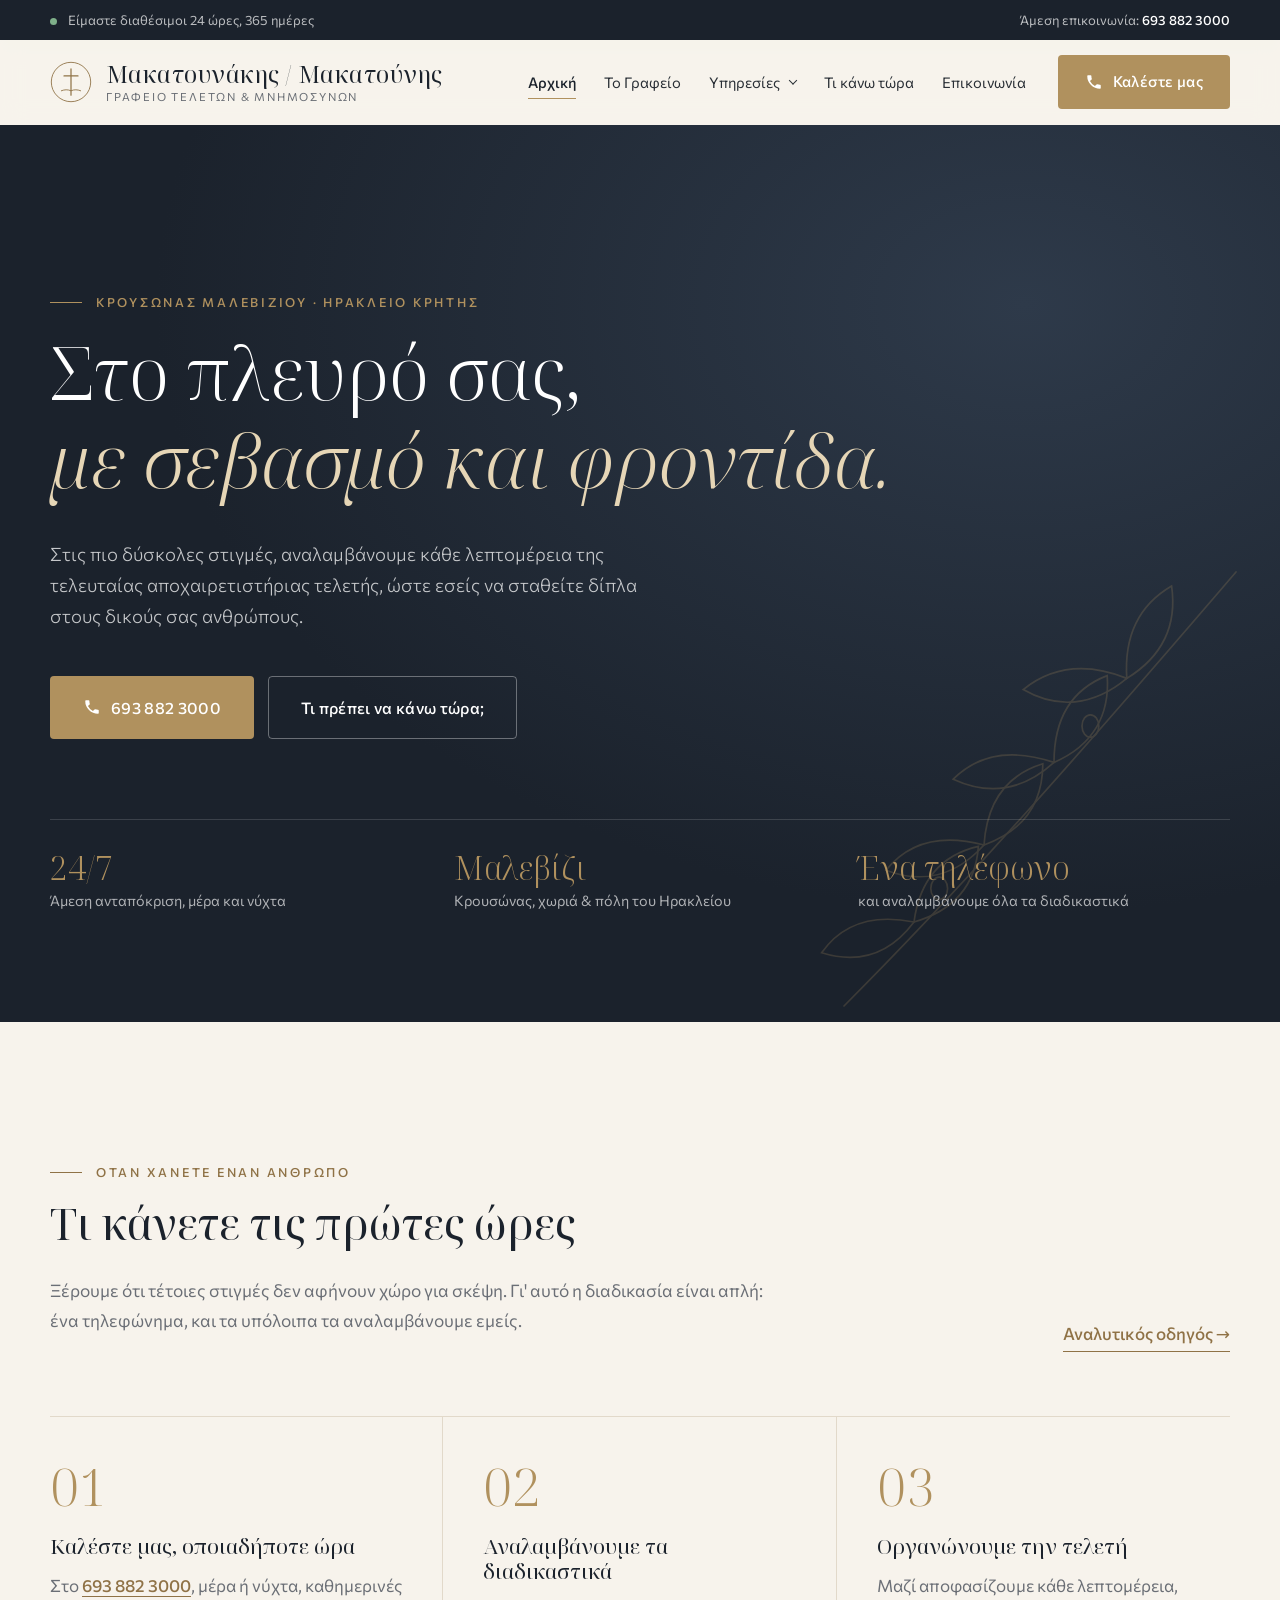
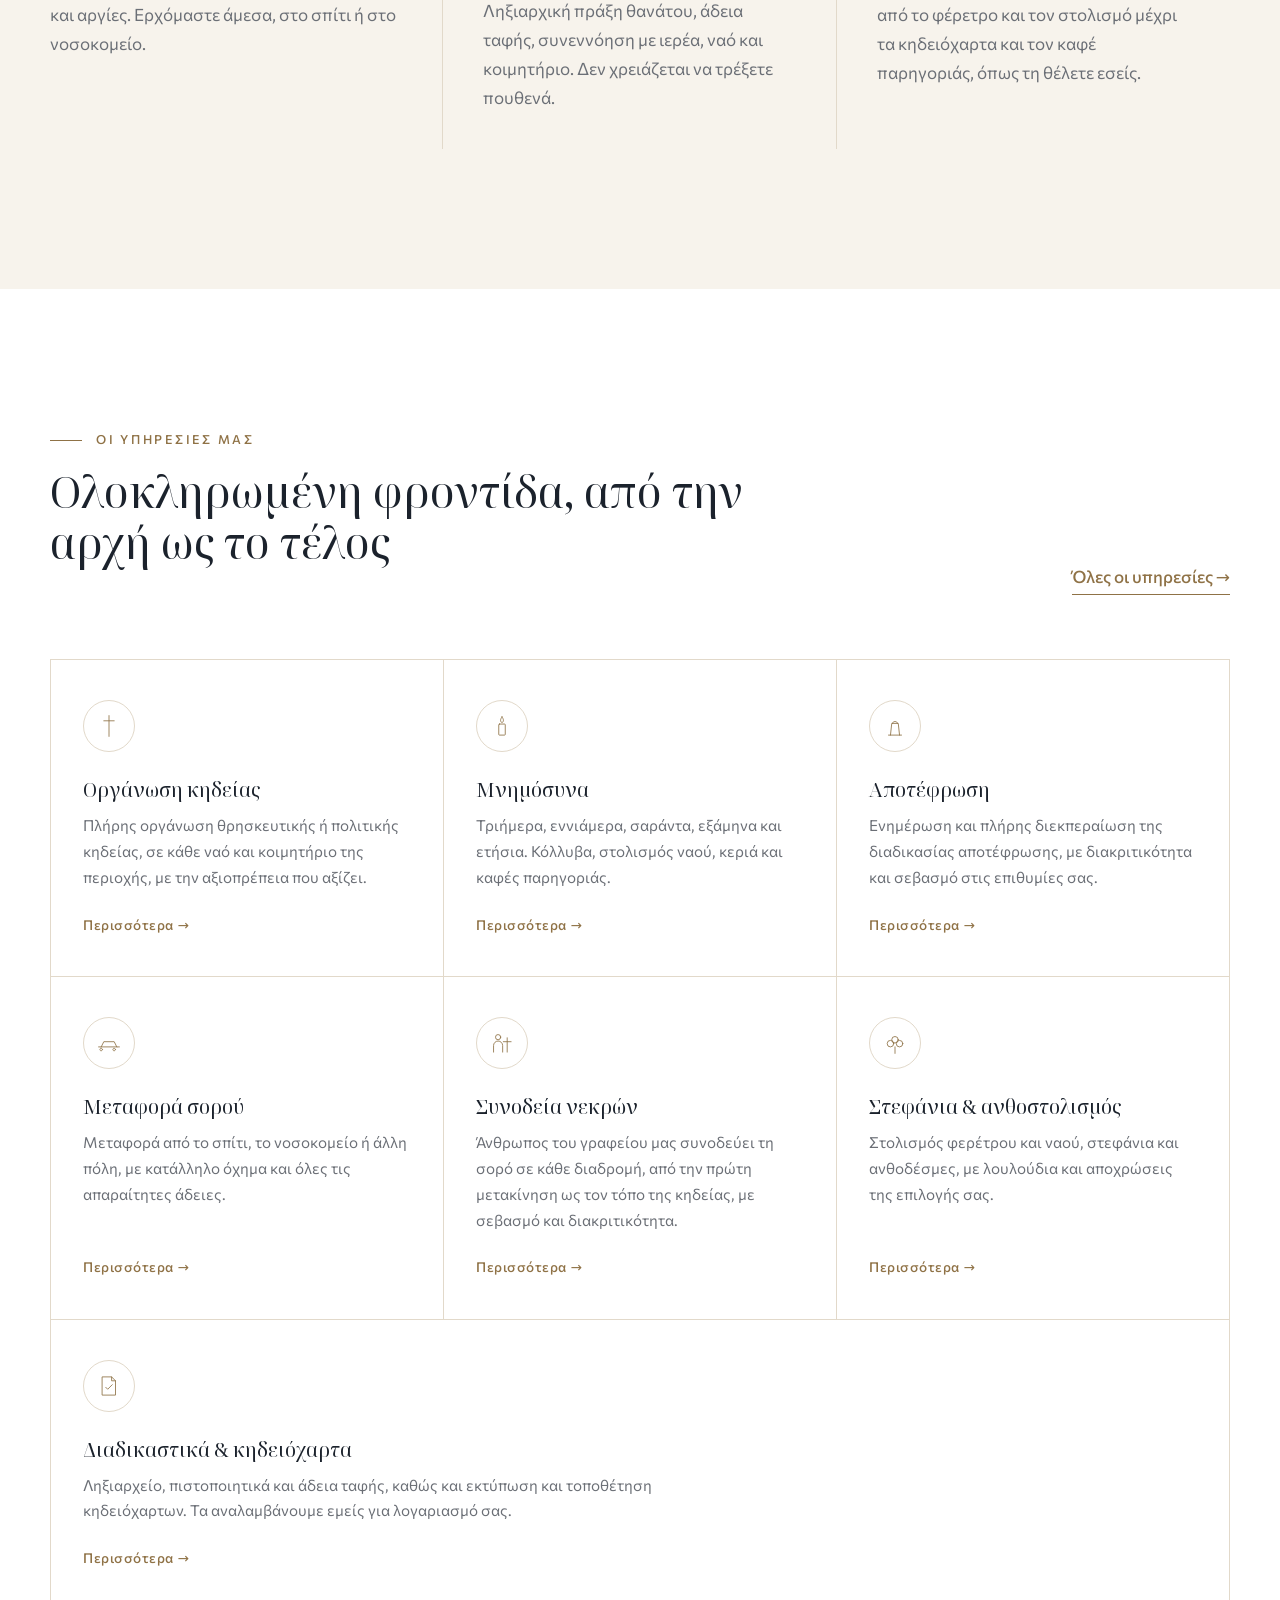
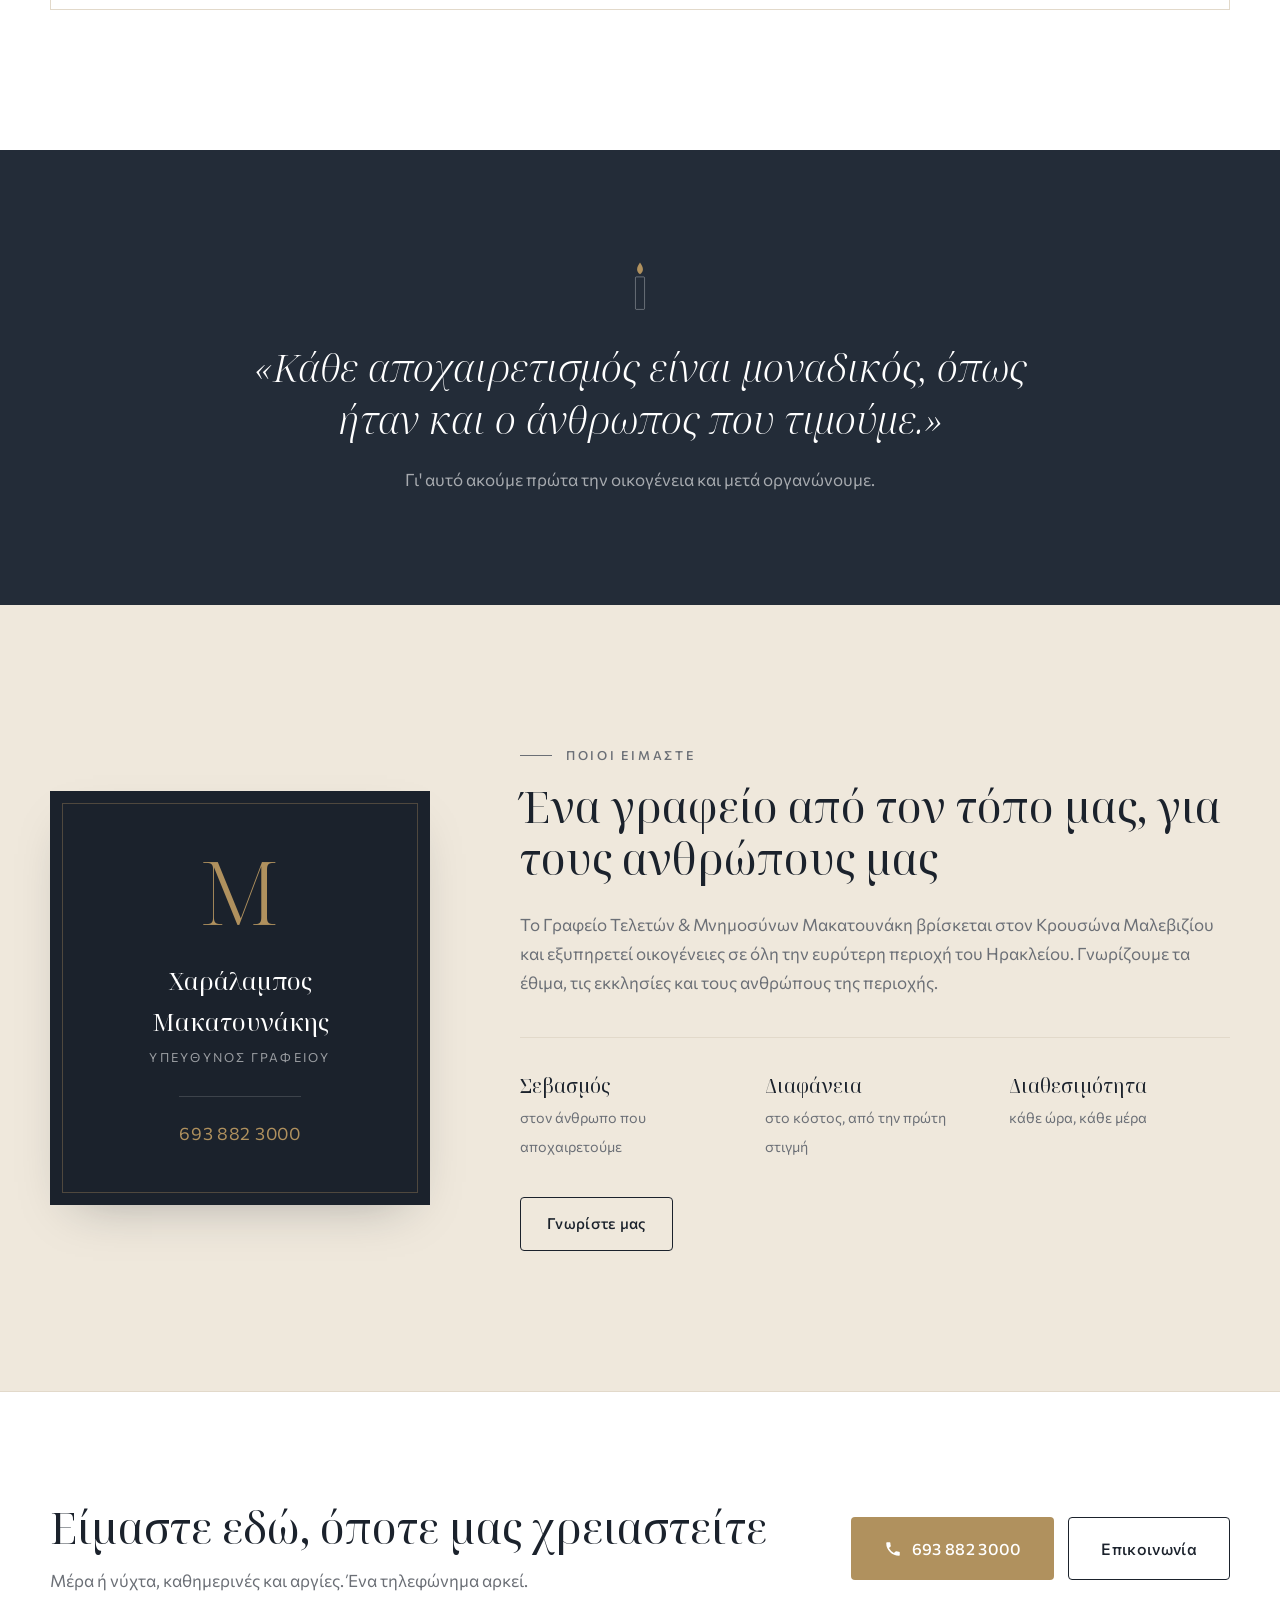
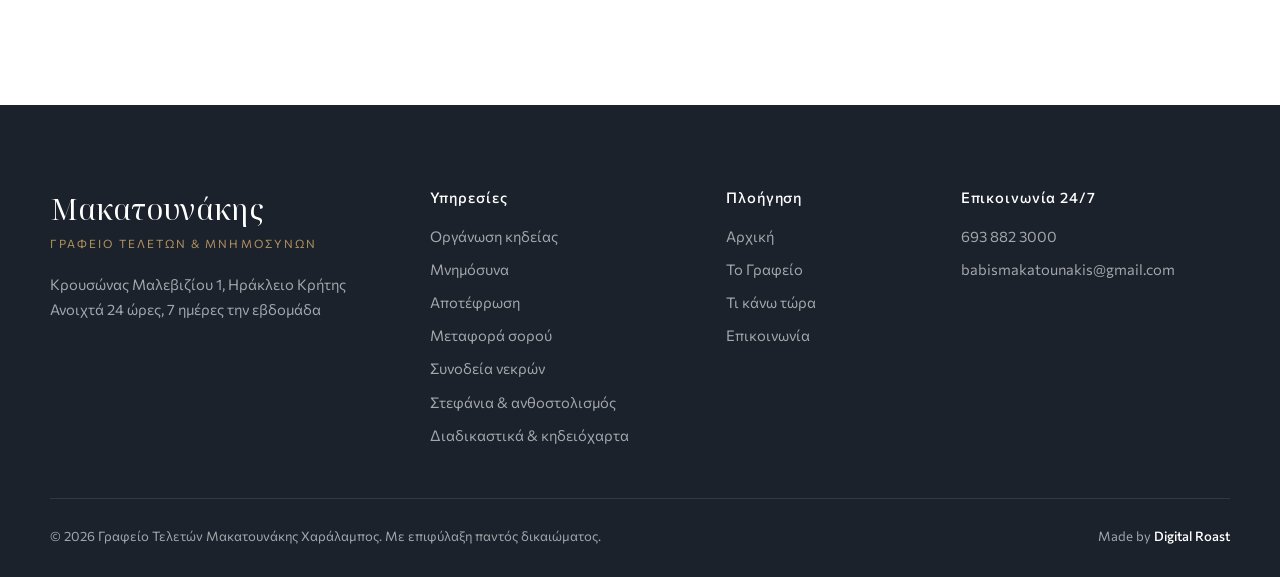
==== index.html @ b0c9f16b "Προσθήκη «Μακατούνης» στο όνομα του header και προσαρμογή για κινητά Co-Authored-By: Claude Opus 5.5" ====
<!DOCTYPE html>
<html lang="el">
<head>
  <meta charset="UTF-8">
  <meta name="viewport" content="width=device-width, initial-scale=1">
  <title>Γραφείο Τελετών Μακατουνάκης | Κρουσώνας Μαλεβιζίου, Ηράκλειο · 24ωρη εξυπηρέτηση</title>
  <meta name="description" content="Γραφείο Τελετών & Μνημοσύνων Μακατουνάκη Χαράλαμπου στον Κρουσώνα Μαλεβιζίου. Κηδείες, μνημόσυνα, αποτέφρωση, μεταφορά σορού, συνοδεία νεκρών. 24ωρη γραμμή: 693 882 3000.">
  <meta name="theme-color" content="#1b222c">
  <meta property="og:type" content="website">
  <meta property="og:locale" content="el_GR">
  <meta property="og:title" content="Γραφείο Τελετών Μακατουνάκης | Κρουσώνας Μαλεβιζίου, Ηράκλειο · 24ωρη εξυπηρέτηση">
  <meta property="og:description" content="Γραφείο Τελετών & Μνημοσύνων Μακατουνάκη Χαράλαμπου στον Κρουσώνα Μαλεβιζίου. Κηδείες, μνημόσυνα, αποτέφρωση, μεταφορά σορού, συνοδεία νεκρών. 24ωρη γραμμή: 693 882 3000.">
  <link rel="icon" href="favicon.svg" type="image/svg+xml">
  <link rel="preconnect" href="https://fonts.googleapis.com">
  <link rel="preconnect" href="https://fonts.gstatic.com" crossorigin>
  <link href="https://fonts.googleapis.com/css2?family=Commissioner:wght@300;400;500;600&family=Noto+Serif+Display:ital,wght@0,300;0,400;0,500;1,300;1,400&display=swap" rel="stylesheet">
  <link rel="stylesheet" href="css/style.css">
  <script type="application/ld+json">
  {
    "@context": "https://schema.org",
    "@type": "FuneralHome",
    "name": "Γραφείο Τελετών & Μνημοσύνων Μακατουνάκης Χαράλαμπος",
    "telephone": "+30 693 882 3000",
    "email": "babismakatounakis@gmail.com",
    "address": {
      "@type": "PostalAddress",
      "streetAddress": "Κρουσώνας 1",
      "addressLocality": "Κρουσώνας",
      "addressRegion": "Ηράκλειο, Κρήτη",
      "addressCountry": "GR"
    },
    "openingHoursSpecification": {
      "@type": "OpeningHoursSpecification",
      "dayOfWeek": ["Monday","Tuesday","Wednesday","Thursday","Friday","Saturday","Sunday"],
      "opens": "00:00",
      "closes": "23:59"
    },
    "areaServed": ["Κρουσώνας", "Δήμος Μαλεβιζίου", "Ηράκλειο"]
  }
  </script>
</head>
<body>

<!-- ===== Top bar ===== -->
<div class="topbar">
  <div class="container topbar-inner">
    <span><span class="dot"></span> Είμαστε διαθέσιμοι 24 ώρες, 365 ημέρες</span>
    <a href="tel:+306938823000">Άμεση επικοινωνία: <strong>693 882 3000</strong></a>
  </div>
</div>

<!-- ===== Header ===== -->
<header class="header" id="header">
  <div class="container header-inner">
    <a href="index.html" class="brand" aria-label="Αρχική">
      <svg class="brand-mark" viewBox="0 0 48 48" aria-hidden="true">
        <circle cx="24" cy="24" r="22.5" fill="none" stroke="currentColor" stroke-width="1"/>
        <path d="M24 9v30M16 17h16" stroke="currentColor" stroke-width="1.4" stroke-linecap="round"/>
        <path d="M13 34c4-1.5 7-1.5 11 0 4-1.5 7-1.5 11 0" fill="none" stroke="currentColor" stroke-width="1" stroke-linecap="round"/>
      </svg>
      <span class="brand-text">
        <span class="brand-name">Μακατουνάκης&nbsp;/ Μακατούνης</span>
        <span class="brand-sub">Γραφείο Τελετών &amp; Μνημοσύνων</span>
      </span>
    </a>
    <nav class="nav" id="nav" aria-label="Κύριο μενού">
      <a href="index.html" aria-current="page">Αρχική</a>
      <a href="o-grafeio.html">Το Γραφείο</a>
      <div class="has-dropdown">
        <a href="ypiresies/index.html">Υπηρεσίες</a>
        <div class="dropdown">
          <a href="ypiresies/organosi-kideias.html">Οργάνωση κηδείας</a>
          <a href="ypiresies/mnimosyna.html">Μνημόσυνα</a>
          <a href="ypiresies/apotefrosi.html">Αποτέφρωση</a>
          <a href="ypiresies/metafora-sorou.html">Μεταφορά σορού</a>
          <a href="ypiresies/synodeia-nekron.html">Συνοδεία νεκρών</a>
          <a href="ypiresies/stefania.html">Στεφάνια &amp; ανθοστολισμός</a>
          <a href="ypiresies/diadikastika.html">Διαδικαστικά &amp; κηδειόχαρτα</a>
        </div>
      </div>
      <a href="ti-kano-tora.html">Τι κάνω τώρα</a>
      <a href="epikoinonia.html">Επικοινωνία</a>
    </nav>
    <a class="btn btn-gold header-cta" href="tel:+306938823000">
      <svg viewBox="0 0 24 24" aria-hidden="true"><path d="M6.6 10.8a15.1 15.1 0 0 0 6.6 6.6l2.2-2.2a1 1 0 0 1 1-.25 11.4 11.4 0 0 0 3.6.57 1 1 0 0 1 1 1V20a1 1 0 0 1-1 1A17 17 0 0 1 3 4a1 1 0 0 1 1-1h3.5a1 1 0 0 1 1 1c0 1.25.2 2.45.57 3.6a1 1 0 0 1-.25 1z"/></svg>
      Καλέστε μας
    </a>
    <button class="menu-toggle" id="menuToggle" aria-label="Μενού" aria-expanded="false" aria-controls="nav">
      <span></span><span></span>
    </button>
  </div>
</header>

<main>

  <!-- ===== Hero ===== -->
  <section class="hero">
    <div class="hero-bg" aria-hidden="true">
      <svg class="hero-olive" viewBox="0 0 400 400">
        <g fill="none" stroke="currentColor" stroke-width="1.2" stroke-linecap="round">
          <path d="M60 360C140 280 220 190 340 50"/>
          <path d="M110 300c-30-6-52 2-66 22 26 8 48 2 66-22z"/>
          <path d="M110 300c4-30 20-48 46-54-2 28-18 46-46 54z"/>
          <path d="M160 245c-30-8-54-2-70 18 26 10 50 4 70-18z"/>
          <path d="M160 245c2-30 16-50 42-58 0 28-14 48-42 58z"/>
          <path d="M210 186c-30-10-54-6-72 12 26 12 50 8 72-12z"/>
          <path d="M210 186c0-30 12-52 38-62 2 28-10 50-38 62z"/>
          <path d="M262 126c-30-12-54-8-74 8 24 14 50 12 74-8z"/>
          <path d="M262 126c-2-30 8-52 32-66 4 28-6 50-32 66z"/>
          <ellipse cx="128" cy="276" rx="6" ry="8"/>
          <ellipse cx="236" cy="160" rx="6" ry="8"/>
        </g>
      </svg>
    </div>
    <div class="container hero-inner">
      <p class="eyebrow reveal">Κρουσώνας Μαλεβιζίου · Ηράκλειο Κρήτης</p>
      <h1 class="reveal">Στο πλευρό σας,<br><em>με σεβασμό και φροντίδα.</em></h1>
      <p class="hero-lead reveal">Στις πιο δύσκολες στιγμές, αναλαμβάνουμε κάθε λεπτομέρεια της τελευταίας αποχαιρετιστήριας τελετής, ώστε εσείς να σταθείτε δίπλα στους δικούς σας ανθρώπους.</p>
      <div class="hero-actions reveal">
        <a class="btn btn-gold btn-lg" href="tel:+306938823000">
          <svg viewBox="0 0 24 24" aria-hidden="true"><path d="M6.6 10.8a15.1 15.1 0 0 0 6.6 6.6l2.2-2.2a1 1 0 0 1 1-.25 11.4 11.4 0 0 0 3.6.57 1 1 0 0 1 1 1V20a1 1 0 0 1-1 1A17 17 0 0 1 3 4a1 1 0 0 1 1-1h3.5a1 1 0 0 1 1 1c0 1.25.2 2.45.57 3.6a1 1 0 0 1-.25 1z"/></svg>
          693 882 3000
        </a>
        <a class="btn btn-ghost btn-lg" href="ti-kano-tora.html">Τι πρέπει να κάνω τώρα;</a>
      </div>
      <ul class="hero-badges reveal">
        <li><strong>24/7</strong><span>Άμεση ανταπόκριση, μέρα και νύχτα</span></li>
        <li><strong>Μαλεβίζι</strong><span>Κρουσώνας, χωριά &amp; πόλη του Ηρακλείου</span></li>
        <li><strong>Ένα τηλέφωνο</strong><span>και αναλαμβάνουμε όλα τα διαδικαστικά</span></li>
      </ul>
    </div>
  </section>

  <!-- ===== Immediate steps ===== -->
  <section class="section steps">
    <div class="container">
      <div class="section-head-row">
        <div class="section-head reveal">
          <p class="eyebrow">Όταν χάνετε έναν άνθρωπο</p>
          <h2>Τι κάνετε τις πρώτες ώρες</h2>
          <p class="section-lead">Ξέρουμε ότι τέτοιες στιγμές δεν αφήνουν χώρο για σκέψη. Γι' αυτό η διαδικασία είναι απλή: ένα τηλεφώνημα, και τα υπόλοιπα τα αναλαμβάνουμε εμείς.</p>
        </div>
        <a class="link-arrow reveal" href="ti-kano-tora.html">Αναλυτικός οδηγός <span aria-hidden="true">→</span></a>
      </div>
      <ol class="steps-list">
        <li class="step reveal">
          <span class="step-num">01</span>
          <h3>Καλέστε μας, οποιαδήποτε ώρα</h3>
          <p>Στο <a href="tel:+306938823000">693 882 3000</a>, μέρα ή νύχτα, καθημερινές και αργίες. Ερχόμαστε άμεσα, στο σπίτι ή στο νοσοκομείο.</p>
        </li>
        <li class="step reveal">
          <span class="step-num">02</span>
          <h3>Αναλαμβάνουμε τα διαδικαστικά</h3>
          <p>Ληξιαρχική πράξη θανάτου, άδεια ταφής, συνεννόηση με ιερέα, ναό και κοιμητήριο. Δεν χρειάζεται να τρέξετε πουθενά.</p>
        </li>
        <li class="step reveal">
          <span class="step-num">03</span>
          <h3>Οργανώνουμε την τελετή</h3>
          <p>Μαζί αποφασίζουμε κάθε λεπτομέρεια, από το φέρετρο και τον στολισμό μέχρι τα κηδειόχαρτα και τον καφέ παρηγοριάς, όπως τη θέλετε εσείς.</p>
        </li>
      </ol>
    </div>
  </section>

  <!-- ===== Services ===== -->
  <section class="section services">
    <div class="container">
      <div class="section-head-row">
        <div class="section-head reveal">
          <p class="eyebrow">Οι υπηρεσίες μας</p>
          <h2>Ολοκληρωμένη φροντίδα, από την αρχή ως το τέλος</h2>
        </div>
        <a class="link-arrow reveal" href="ypiresies/index.html">Όλες οι υπηρεσίες <span aria-hidden="true">→</span></a>
      </div>
      <div class="services-grid">
        <a class="service reveal" href="ypiresies/organosi-kideias.html">
          <div class="service-icon"><svg viewBox="0 0 40 40"><path d="M20 4v32M12 12h16"/></svg></div>
          <h3>Οργάνωση κηδείας</h3>
          <p>Πλήρης οργάνωση θρησκευτικής ή πολιτικής κηδείας, σε κάθε ναό και κοιμητήριο της περιοχής, με την αξιοπρέπεια που αξίζει.</p>
          <span class="service-more">Περισσότερα <span aria-hidden="true">→</span></span>
        </a>
        <a class="service reveal" href="ypiresies/mnimosyna.html">
          <div class="service-icon"><svg viewBox="0 0 40 40"><path d="M20 6c3 4 3 7 0 9-3-2-3-5 0-9z"/><rect x="15" y="17" width="10" height="17" rx="1"/></svg></div>
          <h3>Μνημόσυνα</h3>
          <p>Τριήμερα, εννιάμερα, σαράντα, εξάμηνα και ετήσια. Κόλλυβα, στολισμός ναού, κεριά και καφές παρηγοριάς.</p>
          <span class="service-more">Περισσότερα <span aria-hidden="true">→</span></span>
        </a>
        <a class="service reveal" href="ypiresies/apotefrosi.html">
          <div class="service-icon"><svg viewBox="0 0 40 40"><path d="M10 34h20M13 34l2-18h10l2 18M16 16c0-4 8-4 8 0"/></svg></div>
          <h3>Αποτέφρωση</h3>
          <p>Ενημέρωση και πλήρης διεκπεραίωση της διαδικασίας αποτέφρωσης, με διακριτικότητα και σεβασμό στις επιθυμίες σας.</p>
          <span class="service-more">Περισσότερα <span aria-hidden="true">→</span></span>
        </a>
        <a class="service reveal" href="ypiresies/metafora-sorou.html">
          <div class="service-icon"><svg viewBox="0 0 40 40"><path d="M4 26h32M8 26l4-8h16l4 8M10 30a2 2 0 1 0 0 .1M30 30a2 2 0 1 0 0 .1"/></svg></div>
          <h3>Μεταφορά σορού</h3>
          <p>Μεταφορά από το σπίτι, το νοσοκομείο ή άλλη πόλη, με κατάλληλο όχημα και όλες τις απαραίτητες άδειες.</p>
          <span class="service-more">Περισσότερα <span aria-hidden="true">→</span></span>
        </a>
        <a class="service reveal" href="ypiresies/synodeia-nekron.html">
          <div class="service-icon"><svg viewBox="0 0 40 40"><circle cx="14" cy="11" r="4"/><path d="M7 34V24a7 7 0 0 1 14 0v10"/><path d="M28 34V12M22 18h12"/></svg></div>
          <h3>Συνοδεία νεκρών</h3>
          <p>Άνθρωπος του γραφείου μας συνοδεύει τη σορό σε κάθε διαδρομή, από την πρώτη μετακίνηση ως τον τόπο της κηδείας, με σεβασμό και διακριτικότητα.</p>
          <span class="service-more">Περισσότερα <span aria-hidden="true">→</span></span>
        </a>
        <a class="service reveal" href="ypiresies/stefania.html">
          <div class="service-icon"><svg viewBox="0 0 40 40"><circle cx="20" cy="15" r="5"/><circle cx="13" cy="21" r="5"/><circle cx="27" cy="21" r="5"/><path d="M20 26v10"/></svg></div>
          <h3>Στεφάνια &amp; ανθοστολισμός</h3>
          <p>Στολισμός φερέτρου και ναού, στεφάνια και ανθοδέσμες, με λουλούδια και αποχρώσεις της επιλογής σας.</p>
          <span class="service-more">Περισσότερα <span aria-hidden="true">→</span></span>
        </a>
        <a class="service reveal" href="ypiresies/diadikastika.html">
          <div class="service-icon"><svg viewBox="0 0 40 40"><path d="M10 6h14l6 6v22H10z"/><path d="M24 6v6h6M15 22l3 3 7-7"/></svg></div>
          <h3>Διαδικαστικά &amp; κηδειόχαρτα</h3>
          <p>Ληξιαρχείο, πιστοποιητικά και άδεια ταφής, καθώς και εκτύπωση και τοποθέτηση κηδειόχαρτων. Τα αναλαμβάνουμε εμείς για λογαριασμό σας.</p>
          <span class="service-more">Περισσότερα <span aria-hidden="true">→</span></span>
        </a>
      </div>
    </div>
  </section>

  <!-- ===== Quote band ===== -->
  <section class="band">
    <div class="container band-inner reveal">
      <svg class="band-candle" viewBox="0 0 40 80" aria-hidden="true">
        <path class="flame" d="M20 4c6 8 6 14 0 18-6-4-6-10 0-18z"/>
        <rect x="13" y="26" width="14" height="50" rx="1.5"/>
      </svg>
      <blockquote>«Κάθε αποχαιρετισμός είναι μοναδικός, όπως ήταν και ο άνθρωπος που τιμούμε.»</blockquote>
      <p>Γι' αυτό ακούμε πρώτα την οικογένεια και μετά οργανώνουμε.</p>
    </div>
  </section>

  <!-- ===== About teaser ===== -->
  <section class="section about">
    <div class="container about-inner">
      <div class="about-card reveal">
        <div class="about-monogram" aria-hidden="true">Μ</div>
        <p class="about-name">Χαράλαμπος Μακατουνάκης</p>
        <p class="about-role">Υπεύθυνος γραφείου</p>
        <a class="about-phone" href="tel:+306938823000">693 882 3000</a>
      </div>
      <div class="about-text reveal">
        <p class="eyebrow">Ποιοι είμαστε</p>
        <h2>Ένα γραφείο από τον τόπο μας, για τους ανθρώπους μας</h2>
        <p>Το Γραφείο Τελετών &amp; Μνημοσύνων Μακατουνάκη βρίσκεται στον Κρουσώνα Μαλεβιζίου και εξυπηρετεί οικογένειες σε όλη την ευρύτερη περιοχή του Ηρακλείου. Γνωρίζουμε τα έθιμα, τις εκκλησίες και τους ανθρώπους της περιοχής.</p>
        <div class="values">
          <div><strong>Σεβασμός</strong><span>στον άνθρωπο που αποχαιρετούμε</span></div>
          <div><strong>Διαφάνεια</strong><span>στο κόστος, από την πρώτη στιγμή</span></div>
          <div><strong>Διαθεσιμότητα</strong><span>κάθε ώρα, κάθε μέρα</span></div>
        </div>
        <a class="btn btn-outline" href="o-grafeio.html">Γνωρίστε μας</a>
      </div>
    </div>
  </section>

  <!-- ===== CTA ===== -->
  <section class="cta">
    <div class="container cta-inner reveal">
      <div>
        <h2>Είμαστε εδώ, όποτε μας χρειαστείτε</h2>
        <p>Μέρα ή νύχτα, καθημερινές και αργίες. Ένα τηλεφώνημα αρκεί.</p>
      </div>
      <div class="cta-actions">
        <a class="btn btn-gold btn-lg" href="tel:+306938823000"><svg viewBox="0 0 24 24" aria-hidden="true"><path d="M6.6 10.8a15.1 15.1 0 0 0 6.6 6.6l2.2-2.2a1 1 0 0 1 1-.25 11.4 11.4 0 0 0 3.6.57 1 1 0 0 1 1 1V20a1 1 0 0 1-1 1A17 17 0 0 1 3 4a1 1 0 0 1 1-1h3.5a1 1 0 0 1 1 1c0 1.25.2 2.45.57 3.6a1 1 0 0 1-.25 1z"/></svg>693 882 3000</a>
        <a class="btn btn-outline btn-lg" href="epikoinonia.html">Επικοινωνία</a>
      </div>
    </div>
  </section>

</main>

<!-- ===== Footer ===== -->
<footer class="footer">
  <div class="container">
    <div class="footer-top">
      <div>
        <p class="footer-brand">Μακατουνάκης</p>
        <p class="footer-sub">Γραφείο Τελετών &amp; Μνημοσύνων</p>
        <p class="footer-text">Κρουσώνας Μαλεβιζίου 1, Ηράκλειο Κρήτης<br>Ανοιχτά 24 ώρες, 7 ημέρες την εβδομάδα</p>
      </div>
      <div>
        <p class="footer-title">Υπηρεσίες</p>
        <ul>
          <li><a href="ypiresies/organosi-kideias.html">Οργάνωση κηδείας</a></li>
          <li><a href="ypiresies/mnimosyna.html">Μνημόσυνα</a></li>
          <li><a href="ypiresies/apotefrosi.html">Αποτέφρωση</a></li>
          <li><a href="ypiresies/metafora-sorou.html">Μεταφορά σορού</a></li>
          <li><a href="ypiresies/synodeia-nekron.html">Συνοδεία νεκρών</a></li>
          <li><a href="ypiresies/stefania.html">Στεφάνια &amp; ανθοστολισμός</a></li>
          <li><a href="ypiresies/diadikastika.html">Διαδικαστικά &amp; κηδειόχαρτα</a></li>
        </ul>
      </div>
      <div>
        <p class="footer-title">Πλοήγηση</p>
        <ul>
          <li><a href="index.html">Αρχική</a></li>
          <li><a href="o-grafeio.html">Το Γραφείο</a></li>
          <li><a href="ti-kano-tora.html">Τι κάνω τώρα</a></li>
          <li><a href="epikoinonia.html">Επικοινωνία</a></li>
        </ul>
      </div>
      <div>
        <p class="footer-title">Επικοινωνία 24/7</p>
        <ul>
          <li><a href="tel:+306938823000">693 882 3000</a></li>
          <li><a href="mailto:babismakatounakis@gmail.com">babismakatounakis@gmail.com</a></li>
        </ul>
      </div>
    </div>
    <div class="footer-bottom">
      <span>© <span data-year>2026</span> Γραφείο Τελετών Μακατουνάκης Χαράλαμπος. Με επιφύλαξη παντός δικαιώματος.</span>
      <a class="credit" href="https://digitalroast.gr" target="_blank" rel="noopener">Made by <strong>Digital Roast</strong></a>
    </div>
  </div>
</footer>

<!-- ===== Mobile call bar ===== -->
<a class="callbar" href="tel:+306938823000">
  <svg viewBox="0 0 24 24" aria-hidden="true"><path d="M6.6 10.8a15.1 15.1 0 0 0 6.6 6.6l2.2-2.2a1 1 0 0 1 1-.25 11.4 11.4 0 0 0 3.6.57 1 1 0 0 1 1 1V20a1 1 0 0 1-1 1A17 17 0 0 1 3 4a1 1 0 0 1 1-1h3.5a1 1 0 0 1 1 1c0 1.25.2 2.45.57 3.6a1 1 0 0 1-.25 1z"/></svg>
  Καλέστε 24/7 · 693 882 3000
</a>

<script src="js/main.js"></script>
</body>
</html>
---- css/style.css ----
/* ===== Tokens ===== */
:root {
  --night: #1b222c;
  --night-2: #232c38;
  --ink: #2a2f36;
  --muted: #6b6f76;
  --ivory: #f7f3ec;
  --ivory-2: #efe8dc;
  --line: #e2d9ca;
  --gold: #b0915e;
  --gold-dark: #8f7246;
  --olive: #6f7a5f;
  --serif: "Noto Serif Display", Georgia, serif;
  --sans: "Commissioner", system-ui, -apple-system, sans-serif;
  --radius: 4px;
  --shadow: 0 20px 50px -25px rgba(27, 34, 44, .35);
}

*, *::before, *::after { box-sizing: border-box; }
html { scroll-behavior: smooth; scroll-padding-top: 90px; }
body {
  margin: 0;
  font-family: var(--sans);
  font-weight: 400;
  font-size: 17px;
  line-height: 1.7;
  color: var(--ink);
  background: var(--ivory);
  -webkit-font-smoothing: antialiased;
}
img, svg { display: block; max-width: 100%; }
a { color: inherit; text-decoration: none; }
h1, h2, h3 { font-family: var(--serif); font-weight: 400; line-height: 1.2; margin: 0 0 .6em; color: var(--night); }
h2 { font-size: clamp(1.9rem, 3.4vw, 2.7rem); }
h3 { font-size: 1.3rem; }
p { margin: 0 0 1em; }

.container { width: min(1180px, 100% - 48px); margin-inline: auto; }
.section { padding: clamp(80px, 11vw, 140px) 0; }
.eyebrow {
  font-size: .78rem;
  letter-spacing: .22em;
  text-transform: uppercase;
  color: var(--gold-dark);
  font-weight: 500;
  margin-bottom: 1.2em;
  display: flex; align-items: center; gap: 14px;
}
.eyebrow::before { content: ""; width: 32px; height: 1px; background: currentColor; }
.section-head { max-width: 720px; margin-bottom: 64px; }
.section-lead { color: var(--muted); font-size: 1.08rem; }
.section-head-row { display: flex; justify-content: space-between; align-items: flex-end; gap: 30px; margin-bottom: 64px; }
.section-head-row .section-head { margin-bottom: 0; }
.link-arrow { color: var(--gold-dark); font-weight: 500; white-space: nowrap; border-bottom: 1px solid currentColor; padding-bottom: 2px; }
.link-arrow span { display: inline-block; transition: transform .3s; }
.link-arrow:hover span { transform: translateX(4px); }

/* ===== Buttons ===== */
.btn {
  white-space: nowrap;
  display: inline-flex; align-items: center; justify-content: center; gap: 10px;
  padding: 13px 26px;
  border-radius: var(--radius);
  font-family: var(--sans); font-size: .95rem; font-weight: 500; letter-spacing: .02em;
  border: 1px solid transparent;
  cursor: pointer;
  transition: background .3s, color .3s, border-color .3s, transform .3s;
}
.btn svg { width: 18px; height: 18px; fill: currentColor; }
.btn-lg { padding: 17px 32px; font-size: 1rem; }
.btn-gold { background: var(--gold); color: #fff; }
.btn-gold:hover { background: var(--gold-dark); transform: translateY(-1px); }
.btn-ghost { border-color: rgba(255,255,255,.35); color: #fff; }
.btn-ghost:hover { border-color: #fff; background: rgba(255,255,255,.06); }
.btn-outline { border-color: var(--night); color: var(--night); }
.btn-outline:hover { background: var(--night); color: #fff; }

/* ===== Top bar ===== */
.topbar { background: var(--night); color: rgba(255,255,255,.7); font-size: .82rem; }
.topbar-inner { display: flex; justify-content: space-between; align-items: center; padding: 9px 0; gap: 16px; }
.topbar a strong { color: #fff; font-weight: 500; }
.topbar a:hover strong { color: var(--gold); }
.dot { display: inline-block; width: 7px; height: 7px; border-radius: 50%; background: #7fb08a; margin-right: 8px; box-shadow: 0 0 0 0 rgba(127,176,138,.6); animation: pulse 2.4s infinite; }
@keyframes pulse { 70% { box-shadow: 0 0 0 8px rgba(127,176,138,0); } 100% { box-shadow: 0 0 0 0 rgba(127,176,138,0); } }

/* ===== Header ===== */
.header {
  position: sticky; top: 0; z-index: 50;
  background: rgba(247, 243, 236, .92);
  backdrop-filter: blur(12px); -webkit-backdrop-filter: blur(12px);
  border-bottom: 1px solid transparent;
  transition: border-color .3s, box-shadow .3s;
}
.header.scrolled { border-color: var(--line); box-shadow: 0 8px 30px -20px rgba(0,0,0,.25); }
.header-inner { display: flex; align-items: center; gap: 32px; height: 84px; }
.brand { display: flex; align-items: center; gap: 14px; color: var(--night); margin-right: auto; }
.brand-mark { width: 42px; height: 42px; color: var(--gold-dark); flex-shrink: 0; }
.brand-text { display: flex; flex-direction: column; line-height: 1.15; }
.brand-name { font-family: var(--serif); font-size: 1.45rem; letter-spacing: .02em; }
.brand-sub { font-size: .7rem; letter-spacing: .16em; text-transform: uppercase; color: var(--muted); margin-top: 3px; }
.nav { display: flex; align-items: center; gap: 28px; }
.nav a { white-space: nowrap; font-size: .92rem; color: var(--ink); position: relative; padding: 4px 0; }
.nav a::after { content: ""; position: absolute; left: 0; bottom: 0; width: 0; height: 1px; background: var(--gold); transition: width .3s; }
.nav a:hover::after, .nav a[aria-current="page"]::after { width: 100%; }
.nav a[aria-current="page"] { color: var(--night); font-weight: 500; }
.has-dropdown { position: relative; }
.has-dropdown > a { padding-right: 16px; }
.has-dropdown > a::before { content: ""; position: absolute; right: 0; top: 50%; width: 6px; height: 6px; border-right: 1px solid currentColor; border-bottom: 1px solid currentColor; transform: translateY(-75%) rotate(45deg); }
.dropdown {
  position: absolute; top: 100%; left: -22px; min-width: 270px;
  padding: 18px 0 10px; margin-top: 0;
  background: #fff; border: 1px solid var(--line); box-shadow: var(--shadow);
  opacity: 0; visibility: hidden; transform: translateY(8px);
  transition: opacity .25s, transform .25s, visibility .25s;
}
.has-dropdown:hover .dropdown, .has-dropdown:focus-within .dropdown { opacity: 1; visibility: visible; transform: none; }
.nav .dropdown a { display: block; padding: 10px 22px; font-size: .9rem; }
.nav .dropdown a::after { display: none; }
.nav .dropdown a:hover, .nav .dropdown a[aria-current="page"] { background: var(--ivory); color: var(--gold-dark); }
.menu-toggle { display: none; background: none; border: 0; width: 40px; height: 40px; cursor: pointer; position: relative; }
.menu-toggle span { position: absolute; left: 9px; right: 9px; height: 1.5px; background: var(--night); transition: transform .3s, top .3s; }
.menu-toggle span:first-child { top: 15px; }
.menu-toggle span:last-child { top: 24px; }
.menu-toggle[aria-expanded="true"] span:first-child { top: 20px; transform: rotate(45deg); }
.menu-toggle[aria-expanded="true"] span:last-child { top: 20px; transform: rotate(-45deg); }

/* ===== Hero ===== */
.hero {
  position: relative; overflow: hidden;
  background: radial-gradient(ellipse at 80% 20%, #2e3a4a 0%, var(--night) 60%);
  color: #fff;
  padding: clamp(90px, 13vw, 170px) 0 clamp(70px, 9vw, 110px);
}
.hero-bg { position: absolute; inset: 0; pointer-events: none; }
.hero-olive { position: absolute; right: -40px; bottom: -40px; width: min(560px, 60vw); color: var(--gold); opacity: .22; }
.hero-inner { position: relative; }
.hero .eyebrow { color: var(--gold); }
.hero h1 { color: #fff; font-size: clamp(2.5rem, 6vw, 4.6rem); font-weight: 300; max-width: 900px; margin-bottom: .45em; }
.hero h1 em { font-style: italic; color: #e6d6b6; }
.hero-lead { max-width: 600px; font-size: 1.15rem; color: rgba(255,255,255,.75); font-weight: 300; margin-bottom: 2.4em; }
.hero-actions { display: flex; flex-wrap: wrap; gap: 14px; }
.hero-badges {
  list-style: none; margin: 80px 0 0; padding: 32px 0 0;
  border-top: 1px solid rgba(255,255,255,.14);
  display: grid; grid-template-columns: repeat(3, 1fr); gap: 32px;
}
.hero-badges li { display: flex; flex-direction: column; gap: 4px; }
.hero-badges strong { font-family: var(--serif); font-weight: 300; font-size: 2rem; color: var(--gold); line-height: 1; }
.hero-badges span { font-size: .9rem; color: rgba(255,255,255,.65); }

/* ===== Page hero (inner pages) ===== */
.page-hero {
  position: relative; overflow: hidden;
  background: radial-gradient(ellipse at 80% 20%, #2e3a4a 0%, var(--night) 60%);
  color: #fff;
  padding: clamp(60px, 8vw, 110px) 0 clamp(60px, 7vw, 100px);
}
.page-hero .hero-olive { width: min(420px, 50vw); opacity: .16; }
.page-hero .eyebrow { color: var(--gold); }
.page-hero h1 { color: #fff; font-size: clamp(2.2rem, 5vw, 3.8rem); font-weight: 300; max-width: 860px; margin-bottom: .45em; }
.page-hero h1 em { font-style: italic; color: #e6d6b6; }
.page-hero .lead { max-width: 640px; font-size: 1.12rem; font-weight: 300; color: rgba(255,255,255,.72); margin: 0; }
.breadcrumb { display: flex; flex-wrap: wrap; gap: 10px; font-size: .82rem; color: rgba(255,255,255,.5); margin-bottom: 34px; }
.breadcrumb a:hover { color: var(--gold); }
.breadcrumb [aria-current] { color: rgba(255,255,255,.8); }

/* ===== Steps ===== */
.steps-list { list-style: none; margin: 0; padding: 0; display: grid; grid-template-columns: repeat(3, 1fr); gap: 0; border-top: 1px solid var(--line); }
.step { padding: 44px 40px 20px 0; border-right: 1px solid var(--line); }
.step + .step { padding-left: 40px; }
.step:last-child { border-right: 0; }
.step-num { font-family: var(--serif); font-size: 3.2rem; font-weight: 300; color: var(--gold); line-height: 1; display: block; margin-bottom: 22px; }
.step p { color: var(--muted); }
.step a { color: var(--gold-dark); font-weight: 500; border-bottom: 1px solid currentColor; }

/* ===== Services ===== */
.services { background: #fff; }
.services-grid { display: grid; grid-template-columns: repeat(3, 1fr); gap: 1px; background: var(--line); border: 1px solid var(--line); }
.service { background: #fff; padding: 40px 32px; transition: background .35s; }
.service:hover { background: var(--ivory); }
.service-icon { width: 52px; height: 52px; border: 1px solid var(--line); border-radius: 50%; display: grid; place-items: center; margin-bottom: 26px; transition: border-color .35s; }
.service:hover .service-icon { border-color: var(--gold); }
.service-icon svg { width: 26px; height: 26px; fill: none; stroke: var(--gold-dark); stroke-width: 1.3; stroke-linecap: round; stroke-linejoin: round; }
.service h3 { font-size: 1.22rem; }
.service p { color: var(--muted); font-size: .95rem; margin: 0; }
a.service { display: flex; flex-direction: column; color: inherit; }
.service-more { margin-top: auto; padding-top: 22px; font-size: .85rem; font-weight: 500; letter-spacing: .04em; color: var(--gold-dark); }
.service:nth-child(7):last-child { grid-column: 1 / -1; }
.service:nth-child(7):last-child p { max-width: 62ch; }
.service-more span { display: inline-block; transition: transform .3s; }
.service:hover .service-more span { transform: translateX(4px); }

/* ===== Band ===== */
.band { background: var(--night-2); color: #fff; padding: clamp(70px, 9vw, 110px) 0; text-align: center; }
.band-inner { max-width: 820px; }
.band-candle { width: 26px; margin: 0 auto 30px; }
.band-candle rect { fill: none; stroke: rgba(255,255,255,.4); stroke-width: 1.2; }
.band-candle .flame { fill: var(--gold); transform-origin: 20px 22px; animation: flicker 3s ease-in-out infinite; }
@keyframes flicker { 0%,100% { transform: scale(1) rotate(0); opacity: 1; } 30% { transform: scale(.94, 1.04) rotate(-2deg); opacity: .9; } 60% { transform: scale(1.03, .97) rotate(2deg); } }
.band blockquote { font-family: var(--serif); font-style: italic; font-weight: 300; font-size: clamp(1.6rem, 3.2vw, 2.4rem); line-height: 1.35; margin: 0 0 20px; }
.band p { color: rgba(255,255,255,.6); margin: 0; }

/* ===== Memorials ===== */
.memorials-inner { display: grid; grid-template-columns: 1.1fr 1fr; gap: 90px; align-items: center; }
.memorials-text > p { color: var(--muted); }
.checklist { list-style: none; padding: 0; margin: 28px 0 0; display: grid; gap: 12px; }
.checklist li { position: relative; padding-left: 30px; }
.checklist li::before { content: ""; position: absolute; left: 0; top: .72em; width: 16px; height: 1px; background: var(--gold); }
.timeline { position: relative; padding-left: 36px; }
.timeline::before { content: ""; position: absolute; left: 7px; top: 10px; bottom: 10px; width: 1px; background: linear-gradient(var(--gold), var(--line)); }
.tl-item { position: relative; padding: 18px 0; border-bottom: 1px solid var(--line); display: flex; justify-content: space-between; align-items: baseline; gap: 20px; }
.tl-item:last-child { border-bottom: 0; }
.tl-item::before { content: ""; position: absolute; left: -34px; top: 28px; width: 11px; height: 11px; border-radius: 50%; background: var(--ivory); border: 1px solid var(--gold); }
.tl-item span { font-size: .8rem; letter-spacing: .14em; text-transform: uppercase; color: var(--gold-dark); }
.tl-item p { font-family: var(--serif); font-size: 1.45rem; margin: 0; color: var(--night); }

/* ===== About ===== */
.about { background: var(--ivory-2); }
.about-inner { display: grid; grid-template-columns: 380px 1fr; gap: 90px; align-items: center; }
.about-card { background: var(--night); color: #fff; padding: 56px 40px; text-align: center; box-shadow: var(--shadow); position: relative; }
.about-card::before { content: ""; position: absolute; inset: 12px; border: 1px solid rgba(176,145,94,.35); pointer-events: none; }
.about-monogram { font-family: var(--serif); font-size: 5.5rem; font-weight: 300; color: var(--gold); line-height: 1; margin-bottom: 26px; }
.about-name { font-family: var(--serif); font-size: 1.5rem; margin: 0 0 4px; }
.about-role { font-size: .78rem; letter-spacing: .18em; text-transform: uppercase; color: rgba(255,255,255,.55); margin-bottom: 28px; }
.about-phone { display: inline-block; padding-top: 22px; border-top: 1px solid rgba(255,255,255,.15); color: var(--gold); font-size: 1.1rem; letter-spacing: .04em; }
.about-text > p { color: var(--muted); }
.values { display: grid; grid-template-columns: repeat(3, 1fr); gap: 24px; margin-top: 40px; padding-top: 32px; border-top: 1px solid var(--line); }
.values strong { display: block; font-family: var(--serif); font-weight: 400; font-size: 1.2rem; color: var(--night); }
.values span { font-size: .9rem; color: var(--muted); }

.about-text > .btn { margin-top: 36px; }

/* ===== Promise grid ===== */
.promise-grid { display: grid; grid-template-columns: repeat(4, 1fr); gap: 40px; }
.promise { border-top: 1px solid var(--gold); padding-top: 26px; }
.promise h3 { font-size: 1.25rem; }
.promise p { color: var(--muted); font-size: .95rem; margin: 0; }

/* ===== Service detail ===== */
.detail-inner { display: grid; grid-template-columns: 1fr 340px; gap: 90px; align-items: start; }
.prose { max-width: 720px; }
.prose h2 { font-size: clamp(1.6rem, 2.6vw, 2.1rem); margin-top: 1.7em; }
.prose h2:first-child { margin-top: 0; }
.prose > p { color: var(--muted); }
.prose .checklist { margin: 0 0 1.5em; }
.prose .timeline { margin-bottom: 1.5em; }
.process { list-style: none; padding: 0; margin: 0 0 1.5em; counter-reset: step; }
.process li { counter-increment: step; position: relative; padding: 0 0 24px 60px; }
.process li::before { content: counter(step, decimal-leading-zero); position: absolute; left: 0; top: -6px; font-family: var(--serif); font-size: 1.7rem; font-weight: 300; color: var(--gold); }
.process strong { display: block; font-weight: 500; color: var(--night); }
.process span { color: var(--muted); }
.inline-cta { margin-top: 28px; }
.aside { position: sticky; top: 110px; display: grid; gap: 24px; }
.aside-call { position: relative; background: var(--night); color: rgba(255,255,255,.7); padding: 38px 32px; }
.aside-call::before { content: ""; position: absolute; inset: 10px; border: 1px solid rgba(176,145,94,.35); pointer-events: none; }
.aside-label { font-size: .75rem; letter-spacing: .2em; text-transform: uppercase; color: var(--gold); margin-bottom: 6px; }
.aside-phone { display: block; font-family: var(--serif); font-size: 2rem; color: #fff; margin-bottom: 12px; }
.aside-call p:not(.aside-label) { font-size: .92rem; }
.aside-call .btn { position: relative; width: 100%; }
.aside-links { background: #fff; border: 1px solid var(--line); padding: 28px 30px; }
.aside-title { font-family: var(--serif); font-size: 1.2rem; color: var(--night); margin-bottom: 10px; }
.aside-links ul { list-style: none; padding: 0; margin: 0; }
.aside-links li a { display: block; padding: 11px 0; border-bottom: 1px solid var(--line); font-size: .93rem; transition: color .25s; }
.aside-links li:last-child a { border-bottom: 0; }
.aside-links a:hover, .aside-links a[aria-current="page"] { color: var(--gold-dark); }
.aside-links a[aria-current="page"] { font-weight: 500; }

/* ===== Urgent strip ===== */
.urgent { background: var(--ivory-2); border-bottom: 1px solid var(--line); }
.urgent-inner { display: flex; justify-content: space-between; align-items: center; gap: 24px; flex-wrap: wrap; padding: 32px 0; }
.urgent p { margin: 0; font-family: var(--serif); font-size: 1.4rem; color: var(--night); }

/* ===== CTA ===== */
.cta { background: #fff; border-top: 1px solid var(--line); padding: clamp(70px, 9vw, 110px) 0; }
.cta-inner { display: flex; justify-content: space-between; align-items: center; gap: 40px; flex-wrap: wrap; }
.cta h2 { margin-bottom: .3em; }
.cta p { color: var(--muted); margin: 0; }
.cta-actions { display: flex; gap: 14px; flex-wrap: wrap; }

/* ===== FAQ ===== */
.faq-inner { max-width: 880px; }
.faq-list details { border-bottom: 1px solid var(--line); }
.faq-list details:first-child { border-top: 1px solid var(--line); }
.faq-list summary {
  list-style: none; cursor: pointer;
  padding: 26px 50px 26px 0; position: relative;
  font-family: var(--serif); font-size: 1.2rem; color: var(--night);
}
.faq-list summary::-webkit-details-marker { display: none; }
.faq-list summary::after { content: "+"; position: absolute; right: 6px; top: 50%; transform: translateY(-50%); font-family: var(--sans); font-weight: 300; font-size: 1.6rem; color: var(--gold); transition: transform .3s; }
.faq-list details[open] summary::after { transform: translateY(-50%) rotate(45deg); }
.faq-list details p { color: var(--muted); padding-right: 50px; margin: -6px 0 26px; }

/* ===== Contact ===== */
.contact { background: #fff; padding-bottom: 0; }
.contact-inner { display: grid; grid-template-columns: 1fr 1fr; gap: 80px; align-items: end; }
.contact-big { display: block; font-family: var(--serif); font-size: clamp(2.2rem, 4vw, 3.2rem); color: var(--night); margin: 10px 0 40px; transition: color .3s; }
.contact-big span { display: block; font-family: var(--sans); font-size: .78rem; letter-spacing: .2em; text-transform: uppercase; color: var(--gold-dark); margin-bottom: 4px; }
.contact-big:hover { color: var(--gold-dark); }
.contact-list { list-style: none; padding: 0; margin: 0; display: grid; gap: 24px; }
.contact-list li { display: flex; gap: 18px; align-items: flex-start; }
.contact-list svg { width: 22px; height: 22px; fill: var(--gold); flex-shrink: 0; margin-top: 3px; }
.contact-list strong { display: block; font-weight: 500; font-size: .85rem; letter-spacing: .08em; text-transform: uppercase; color: var(--night); }
.contact-list span, .contact-list a { color: var(--muted); word-break: break-word; }
.contact-list a:hover { color: var(--gold-dark); }


.map { margin-top: clamp(80px, 10vw, 120px); height: 420px; filter: grayscale(.85) contrast(.95); }
.map iframe { width: 100%; height: 100%; border: 0; display: block; }

/* ===== Footer ===== */
.footer { background: var(--night); color: rgba(255,255,255,.6); padding: 80px 0 30px; font-size: .92rem; }
.footer-top { display: grid; grid-template-columns: 1.6fr 1.2fr .9fr 1.3fr; gap: 48px; padding-bottom: 50px; border-bottom: 1px solid rgba(255,255,255,.1); }
.footer-brand { font-family: var(--serif); font-size: 1.8rem; color: #fff; margin: 0; }
.footer-sub { font-size: .72rem; letter-spacing: .18em; text-transform: uppercase; color: var(--gold); margin-bottom: 18px; }
.footer-title { color: #fff; font-weight: 500; letter-spacing: .06em; margin-bottom: 14px; }
.footer ul { list-style: none; padding: 0; margin: 0; display: grid; gap: 8px; }
.footer a { transition: color .25s; word-break: break-word; }
.footer a:hover { color: var(--gold); }
.footer-bottom { display: flex; justify-content: space-between; align-items: center; gap: 20px; padding-top: 26px; font-size: .82rem; }
.credit { margin-left: auto; white-space: nowrap; }
.credit strong { color: #fff; font-weight: 500; }

/* ===== Mobile call bar ===== */
.callbar { display: none; }

/* ===== Reveal ===== */
.reveal { opacity: 0; transform: translateY(24px); transition: opacity .9s ease, transform .9s ease; }
.reveal.visible { opacity: 1; transform: none; }
@media (prefers-reduced-motion: reduce) {
  html { scroll-behavior: auto; }
  .reveal { opacity: 1; transform: none; transition: none; }
  .band-candle .flame, .dot { animation: none; }
}

/* ===== Responsive ===== */
@media (max-width: 1100px) {
  .nav { gap: 20px; }
  .header-cta { display: none; }
  .services-grid { grid-template-columns: repeat(2, 1fr); }
  .promise-grid { grid-template-columns: repeat(2, 1fr); }
  .detail-inner { grid-template-columns: 1fr 300px; gap: 60px; }
}
@media (max-width: 960px) {
  .menu-toggle { display: block; }
  .nav {
    position: fixed; top: 84px; left: 0; right: 0;
    flex-direction: column; gap: 0;
    background: var(--ivory); border-bottom: 1px solid var(--line);
    padding: 10px 24px 24px;
    transform: translateY(-12px); opacity: 0; visibility: hidden;
    transition: opacity .3s, transform .3s, visibility .3s;
  }
  .nav.open { transform: none; opacity: 1; visibility: visible; }
  .nav a { padding: 14px 0; border-bottom: 1px solid var(--line); font-size: 1.05rem; }
  .nav a::after { display: none; }
  .nav { max-height: calc(100vh - 84px); overflow-y: auto; align-items: stretch; }
  .nav > a, .has-dropdown > a { display: block; }
  .has-dropdown > a::before { display: none; }
  .dropdown { position: static; opacity: 1; visibility: visible; transform: none; min-width: 0; padding: 0 0 0 18px; background: none; border: 0; box-shadow: none; }
  .nav .dropdown a { padding: 11px 0; font-size: .95rem; color: var(--muted); border-bottom: 1px solid var(--line); }
  .nav .dropdown a:hover, .nav .dropdown a[aria-current="page"] { background: none; }
  .detail-inner { grid-template-columns: 1fr; gap: 56px; }
  .aside { position: static; }
  .section-head-row { flex-direction: column; align-items: flex-start; }
  .memorials-inner, .about-inner, .contact-inner { grid-template-columns: 1fr; gap: 56px; }
  .about-card { max-width: 420px; }
  .steps-list { grid-template-columns: 1fr; }
  .step, .step + .step { padding: 32px 0; border-right: 0; border-bottom: 1px solid var(--line); }
  .footer-top { grid-template-columns: 1fr 1fr; }
  .footer-top > div:first-child { grid-column: 1 / -1; }
}
@media (max-width: 640px) {
  body { font-size: 16px; padding-bottom: 62px; }
  .topbar-inner > span { display: none; }
  .topbar-inner { justify-content: center; }
  .header-inner { height: 72px; }
  .nav { top: 72px; }
  .brand-name { font-size: 1.1rem; }
  .brand-sub { font-size: .54rem; letter-spacing: .06em; white-space: nowrap; }
  .menu-toggle { flex-shrink: 0; }
  .header-inner { gap: 10px; }
  .brand { gap: 10px; min-width: 0; }
  .brand-mark { width: 36px; height: 36px; }
  .hero-actions .btn { width: 100%; }
  .hero-badges { grid-template-columns: 1fr; gap: 18px; margin-top: 56px; }
  .hero-badges li { flex-direction: column; gap: 2px; }
  .hero-badges strong { font-size: 1.5rem; }
  .services-grid { grid-template-columns: 1fr; }
  .values { grid-template-columns: 1fr; }
  .promise-grid { grid-template-columns: 1fr; }
  .cta-actions .btn { width: 100%; }
  .urgent-inner .btn { width: 100%; }
  .footer-top { grid-template-columns: 1fr; }
  .footer-bottom { flex-direction: column; align-items: flex-start; }
  .credit { margin-left: auto; }
  .map { height: 320px; }
  .callbar {
    display: flex; align-items: center; justify-content: center; gap: 10px;
    position: fixed; left: 0; right: 0; bottom: 0; z-index: 60;
    height: 62px; background: var(--gold); color: #fff;
    font-weight: 500; letter-spacing: .02em;
    box-shadow: 0 -8px 24px -12px rgba(0,0,0,.35);
  }
  .callbar svg { width: 20px; height: 20px; fill: currentColor; }
}
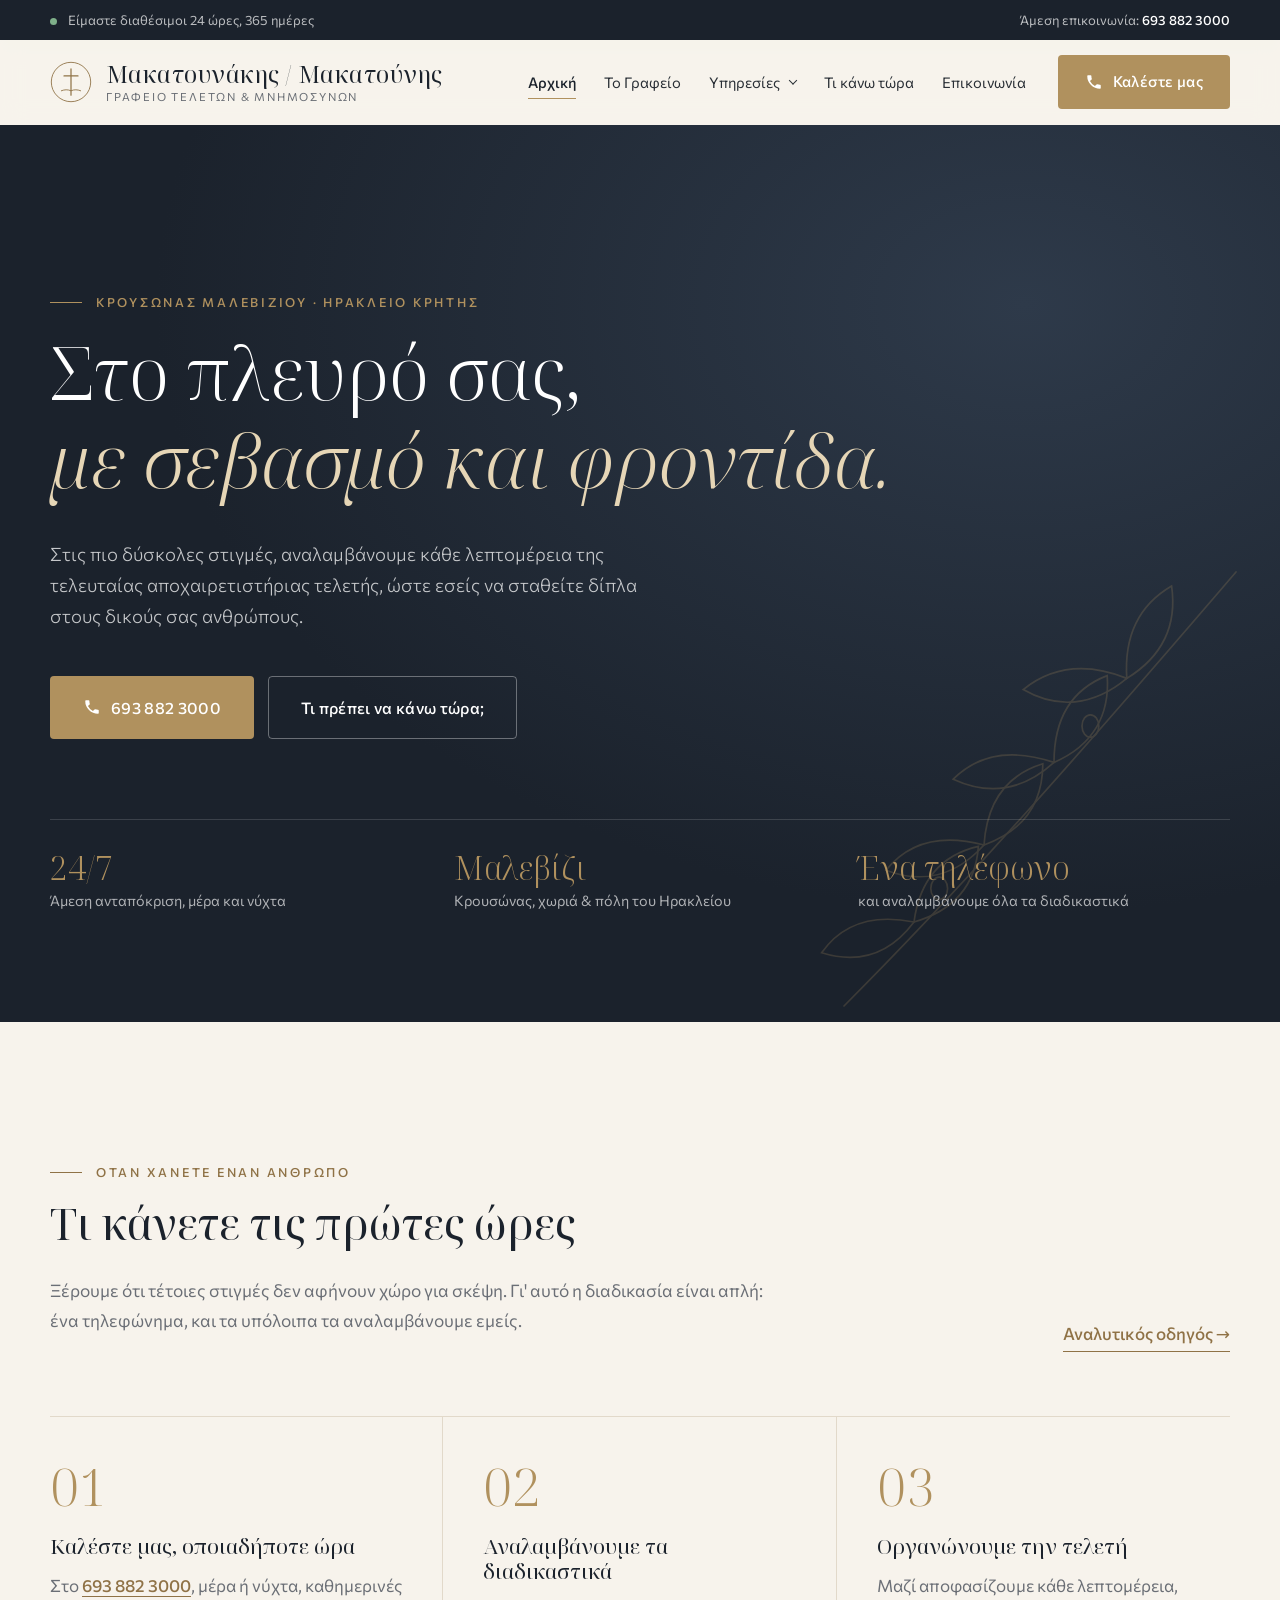
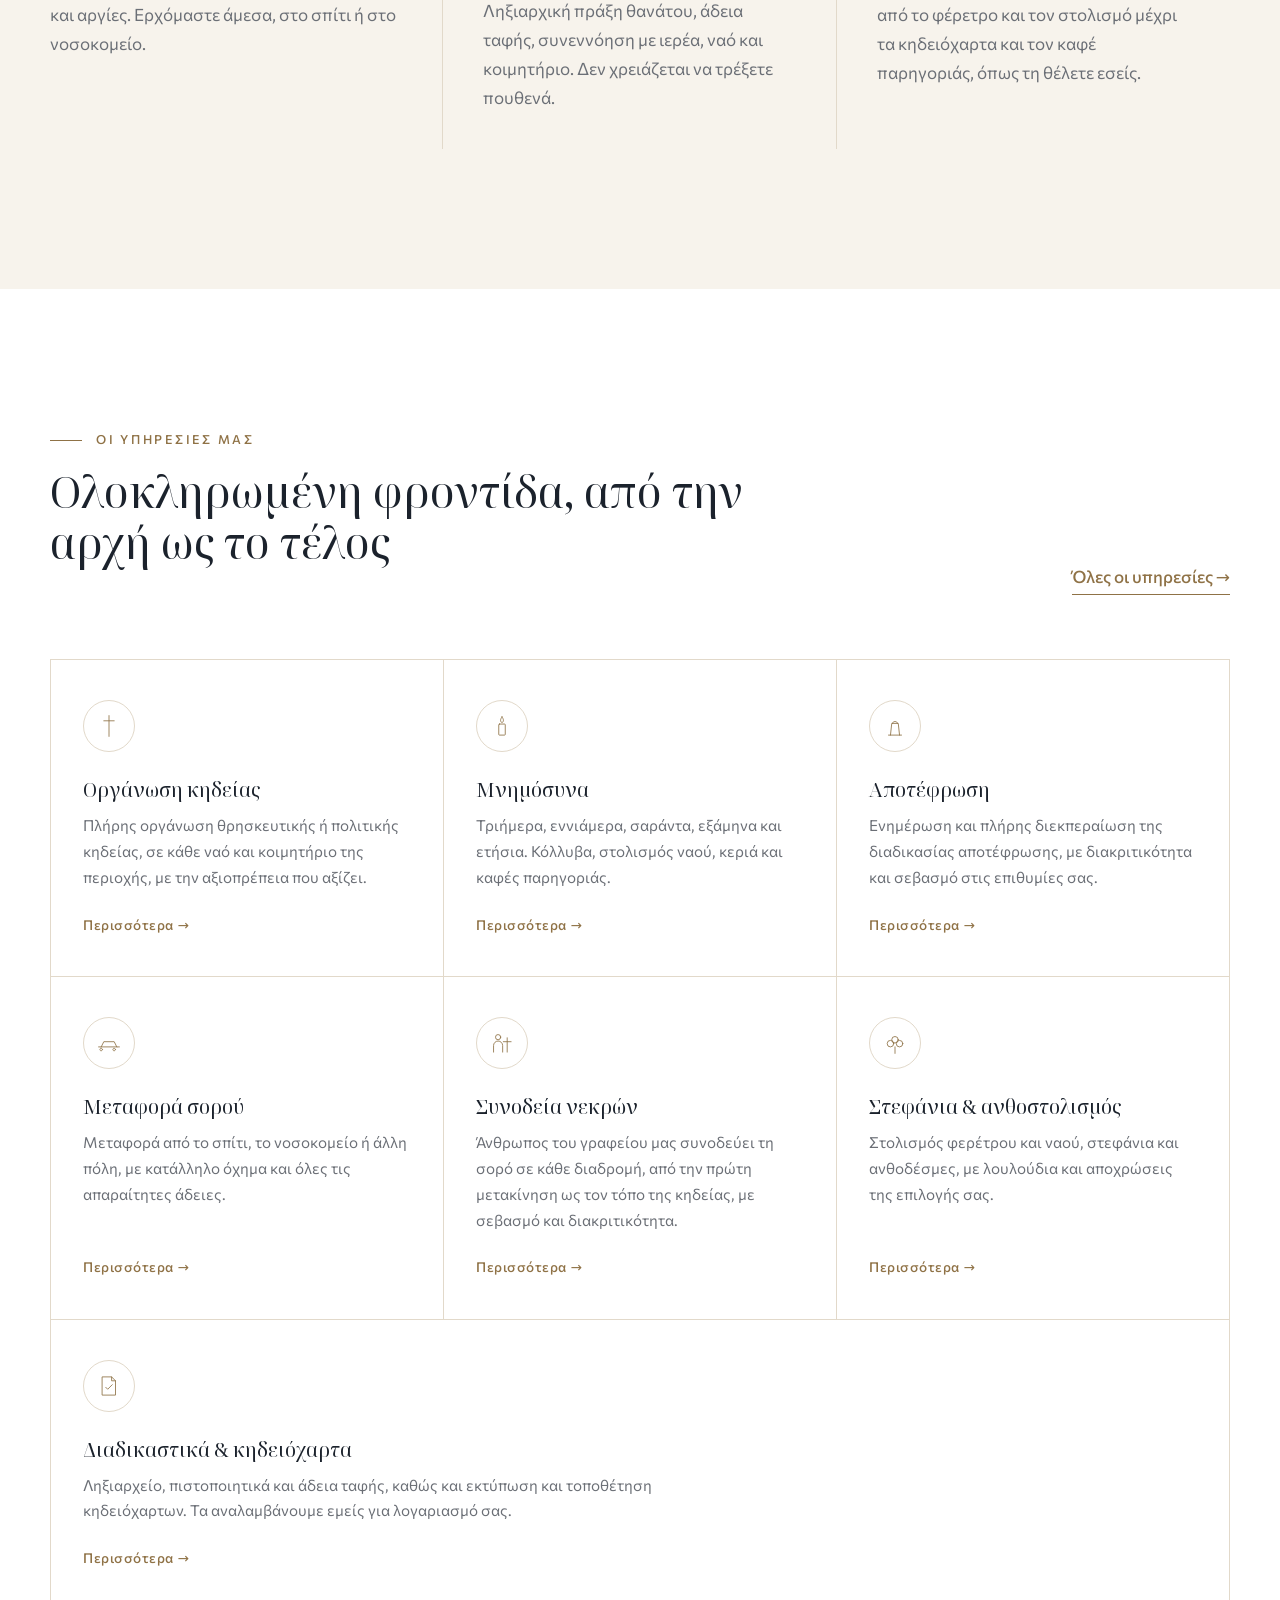
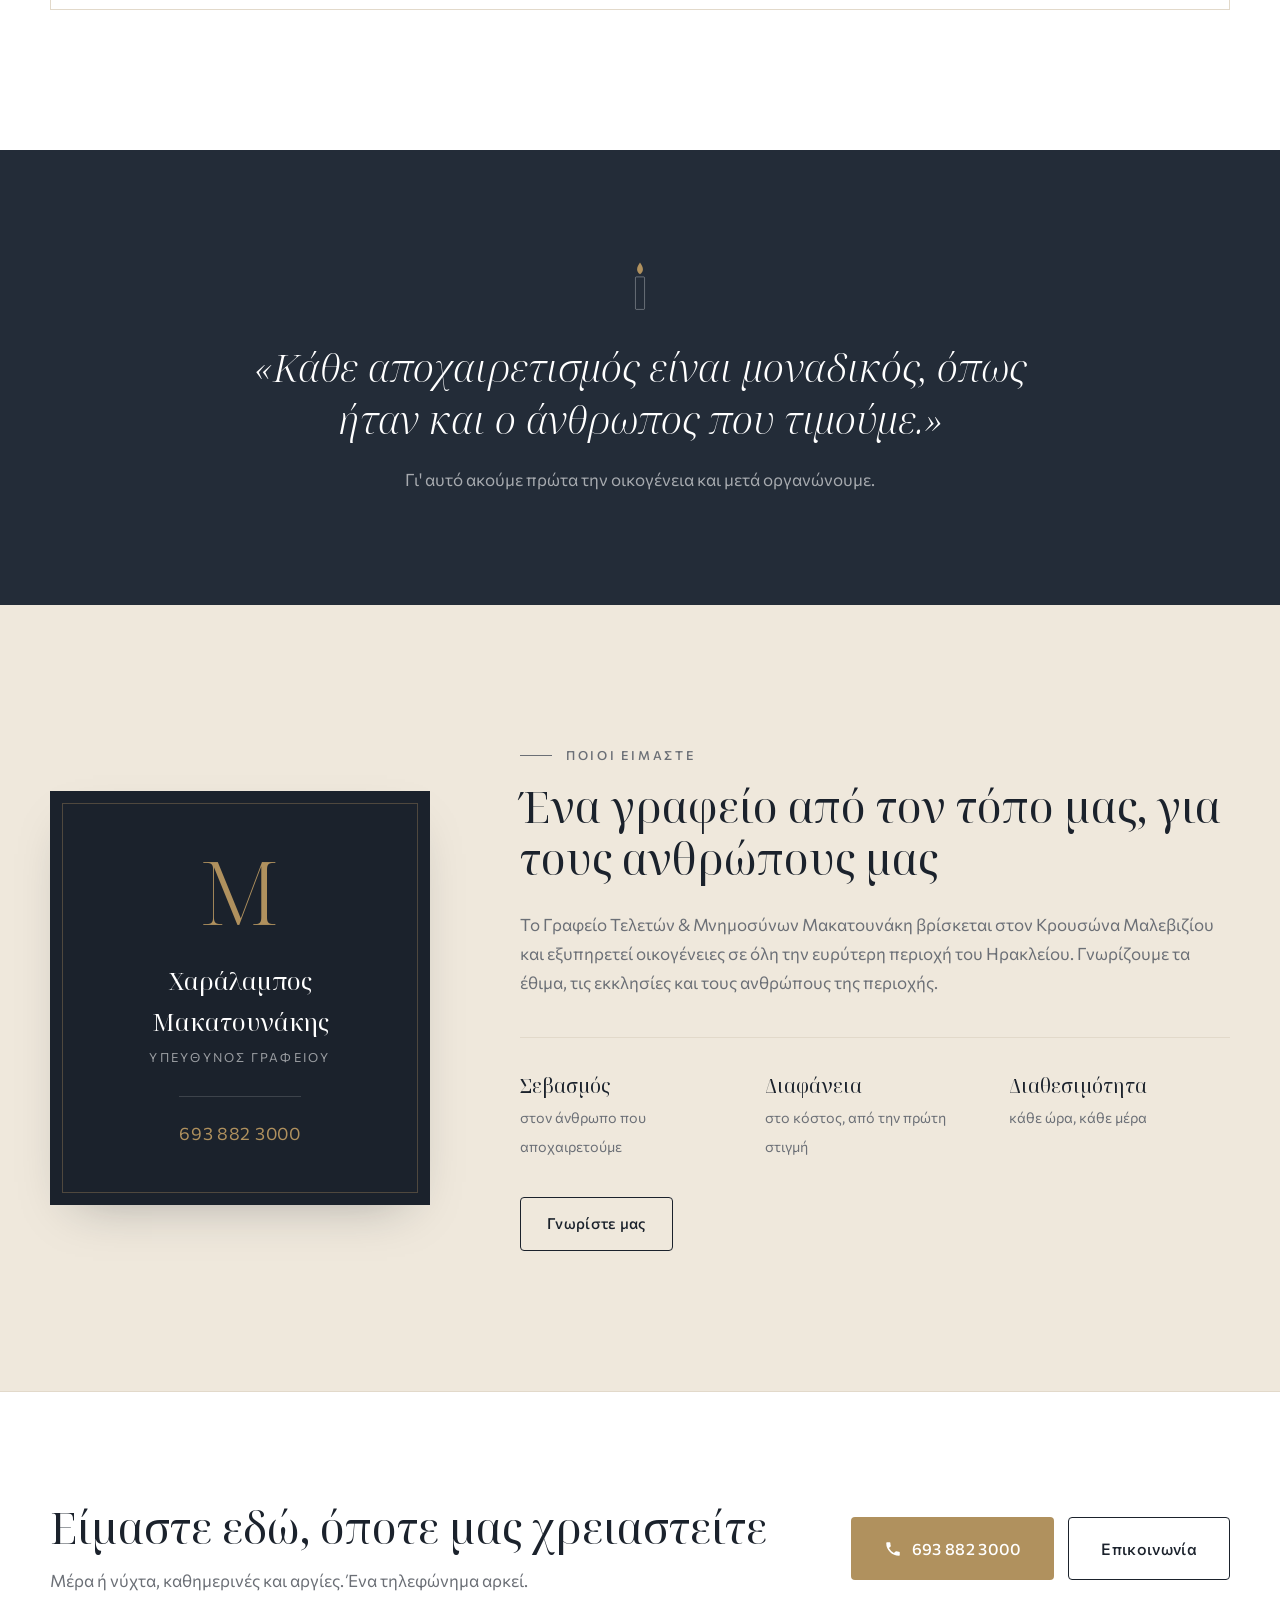
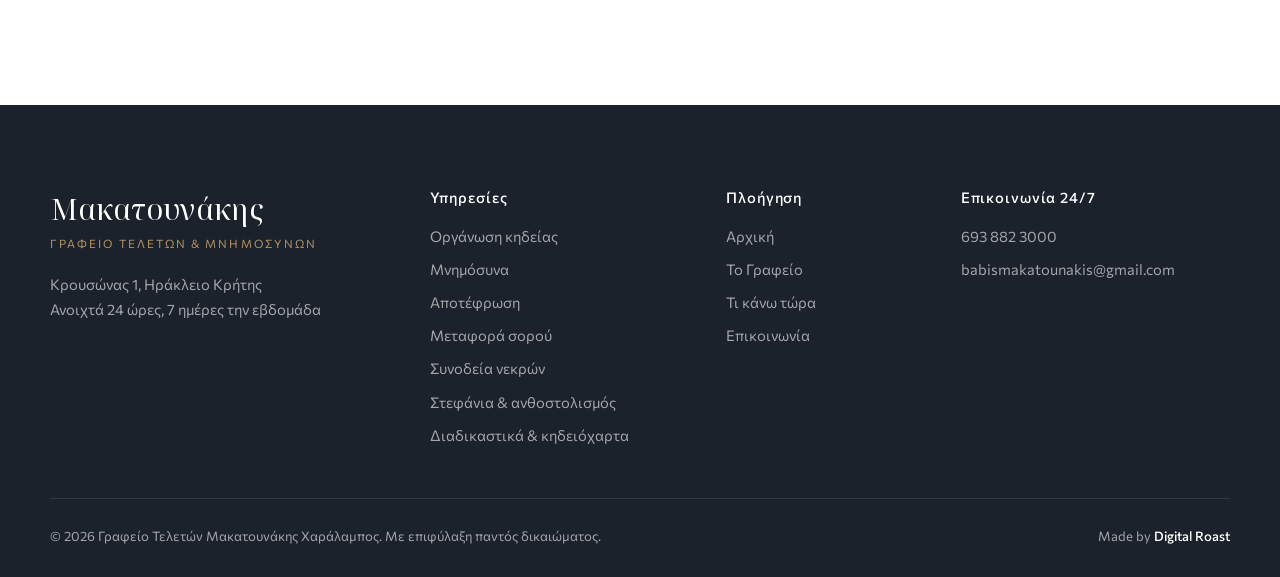
==== commit 6ec9d77e: "Διεύθυνση «Κρουσώνας 1» παντού, ίδια με τα δομημένα δεδομένα Co-Authored-By: Claude Opus 5.5 <norepl" ====
--- a/index.html
+++ b/index.html
@@ -3,13 +3,22 @@
 <head>
   <meta charset="UTF-8">
   <meta name="viewport" content="width=device-width, initial-scale=1">
-  <title>Γραφείο Τελετών Μακατουνάκης | Κρουσώνας Μαλεβιζίου, Ηράκλειο · 24ωρη εξυπηρέτηση</title>
-  <meta name="description" content="Γραφείο Τελετών & Μνημοσύνων Μακατουνάκη Χαράλαμπου στον Κρουσώνα Μαλεβιζίου. Κηδείες, μνημόσυνα, αποτέφρωση, μεταφορά σορού, συνοδεία νεκρών. 24ωρη γραμμή: 693 882 3000.">
+  <title>Γραφείο Τελετών Μακατουνάκης (Μακατούνης) | Κρουσώνας, Ηράκλειο · 24ωρη εξυπηρέτηση</title>
+  <meta name="description" content="Γραφείο Τελετών &amp; Μνημοσύνων Μακατουνάκη (Μακατούνη) στον Κρουσώνα Μαλεβιζίου. Κηδείες, μνημόσυνα, αποτέφρωση, μεταφορά σορού, συνοδεία νεκρών. 24ωρη γραμμή: 693 882 3000.">
   <meta name="theme-color" content="#1b222c">
   <meta property="og:type" content="website">
   <meta property="og:locale" content="el_GR">
-  <meta property="og:title" content="Γραφείο Τελετών Μακατουνάκης | Κρουσώνας Μαλεβιζίου, Ηράκλειο · 24ωρη εξυπηρέτηση">
-  <meta property="og:description" content="Γραφείο Τελετών & Μνημοσύνων Μακατουνάκη Χαράλαμπου στον Κρουσώνα Μαλεβιζίου. Κηδείες, μνημόσυνα, αποτέφρωση, μεταφορά σορού, συνοδεία νεκρών. 24ωρη γραμμή: 693 882 3000.">
+  <meta property="og:site_name" content="Γραφείο Τελετών Μακατουνάκης">
+  <meta name="twitter:card" content="summary_large_image">
+  <meta property="og:title" content="Γραφείο Τελετών Μακατουνάκης (Μακατούνης) | Κρουσώνας, Ηράκλειο · 24ωρη εξυπηρέτηση">
+  <meta property="og:description" content="Γραφείο Τελετών &amp; Μνημοσύνων Μακατουνάκη (Μακατούνη) στον Κρουσώνα Μαλεβιζίου. Κηδείες, μνημόσυνα, αποτέφρωση, μεταφορά σορού, συνοδεία νεκρών. 24ωρη γραμμή: 693 882 3000.">
+  <meta name="google-site-verification" content="hn_xORA79aE8_eaPlUpUgtNaO3rQp12512SLM2Tay70">
+  <link rel="canonical" href="https://lyart-two-17.vercel.app/">
+  <meta property="og:url" content="https://lyart-two-17.vercel.app/">
+  <meta property="og:image" content="https://lyart-two-17.vercel.app/og-image.png">
+  <meta property="og:image:width" content="1200">
+  <meta property="og:image:height" content="630">
+  <meta property="og:image:alt" content="Γραφείο Τελετών &amp; Μνημοσύνων Μακατουνάκης / Μακατούνης, Κρουσώνας Μαλεβιζίου">
   <link rel="icon" href="favicon.svg" type="image/svg+xml">
   <link rel="preconnect" href="https://fonts.googleapis.com">
   <link rel="preconnect" href="https://fonts.gstatic.com" crossorigin>
@@ -20,6 +29,13 @@
     "@context": "https://schema.org",
     "@type": "FuneralHome",
     "name": "Γραφείο Τελετών & Μνημοσύνων Μακατουνάκης Χαράλαμπος",
+    "alternateName": [
+      "Γραφείο Τελετών Μακατουνάκης",
+      "Γραφείο Τελετών Μακατούνης",
+      "Μακατούνης"
+    ],
+    "url": "https://lyart-two-17.vercel.app/",
+    "image": "https://lyart-two-17.vercel.app/og-image.png",
     "telephone": "+30 693 882 3000",
     "email": "babismakatounakis@gmail.com",
     "address": {
@@ -31,11 +47,78 @@
     },
     "openingHoursSpecification": {
       "@type": "OpeningHoursSpecification",
-      "dayOfWeek": ["Monday","Tuesday","Wednesday","Thursday","Friday","Saturday","Sunday"],
+      "dayOfWeek": [
+        "Monday",
+        "Tuesday",
+        "Wednesday",
+        "Thursday",
+        "Friday",
+        "Saturday",
+        "Sunday"
+      ],
       "opens": "00:00",
       "closes": "23:59"
     },
-    "areaServed": ["Κρουσώνας", "Δήμος Μαλεβιζίου", "Ηράκλειο"]
+    "areaServed": [
+      "Κρουσώνας",
+      "Δήμος Μαλεβιζίου",
+      "Ηράκλειο"
+    ],
+    "hasOfferCatalog": {
+      "@type": "OfferCatalog",
+      "name": "Υπηρεσίες",
+      "itemListElement": [
+        {
+          "@type": "Offer",
+          "itemOffered": {
+            "@type": "Service",
+            "name": "Οργάνωση κηδείας"
+          }
+        },
+        {
+          "@type": "Offer",
+          "itemOffered": {
+            "@type": "Service",
+            "name": "Μνημόσυνα"
+          }
+        },
+        {
+          "@type": "Offer",
+          "itemOffered": {
+            "@type": "Service",
+            "name": "Αποτέφρωση"
+          }
+        },
+        {
+          "@type": "Offer",
+          "itemOffered": {
+            "@type": "Service",
+            "name": "Μεταφορά σορού"
+          }
+        },
+        {
+          "@type": "Offer",
+          "itemOffered": {
+            "@type": "Service",
+            "name": "Συνοδεία νεκρών"
+          }
+        },
+        {
+          "@type": "Offer",
+          "itemOffered": {
+            "@type": "Service",
+            "name": "Στεφάνια & ανθοστολισμός"
+          }
+        },
+        {
+          "@type": "Offer",
+          "itemOffered": {
+            "@type": "Service",
+            "name": "Διαδικαστικά & κηδειόχαρτα"
+          }
+        }
+      ]
+    }
   }
   </script>
 </head>
@@ -277,7 +360,7 @@
       <div>
         <p class="footer-brand">Μακατουνάκης</p>
         <p class="footer-sub">Γραφείο Τελετών &amp; Μνημοσύνων</p>
-        <p class="footer-text">Κρουσώνας Μαλεβιζίου 1, Ηράκλειο Κρήτης<br>Ανοιχτά 24 ώρες, 7 ημέρες την εβδομάδα</p>
+        <p class="footer-text">Κρουσώνας 1, Ηράκλειο Κρήτης<br>Ανοιχτά 24 ώρες, 7 ημέρες την εβδομάδα</p>
       </div>
       <div>
         <p class="footer-title">Υπηρεσίες</p>
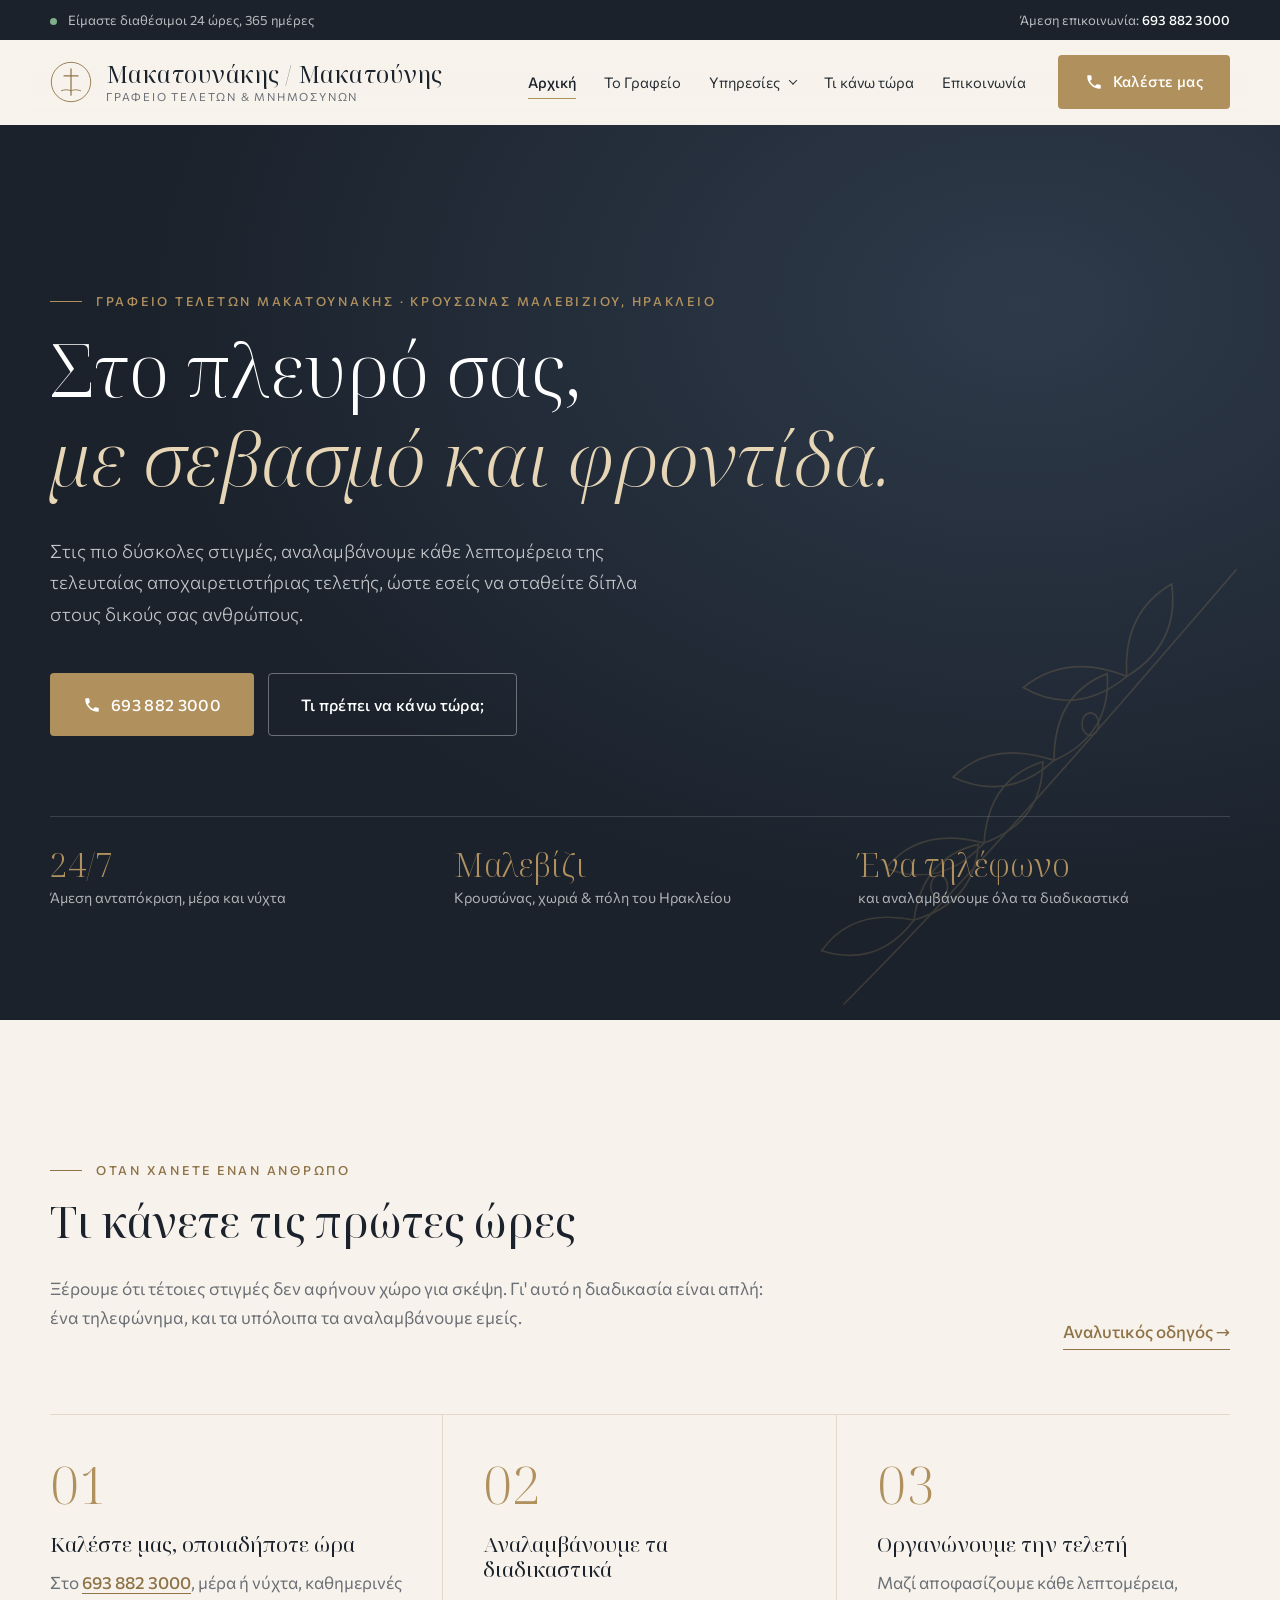
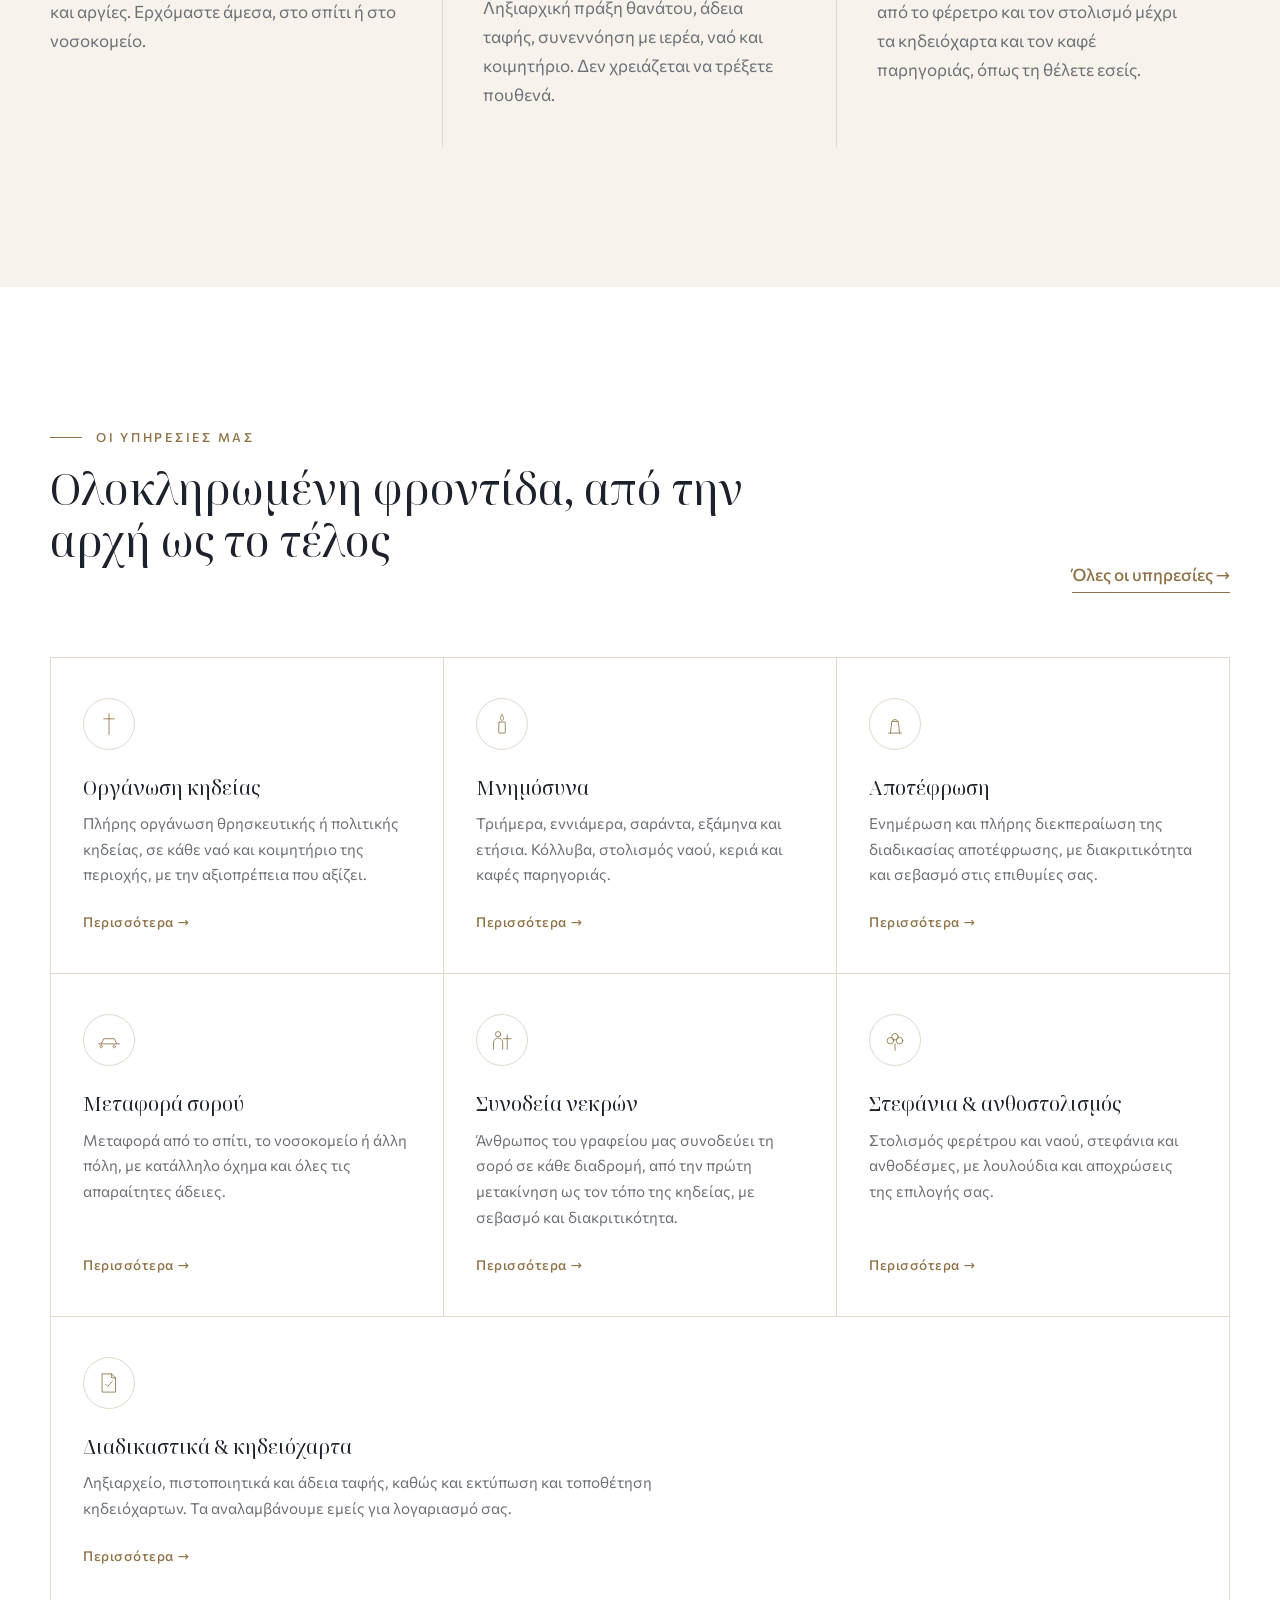
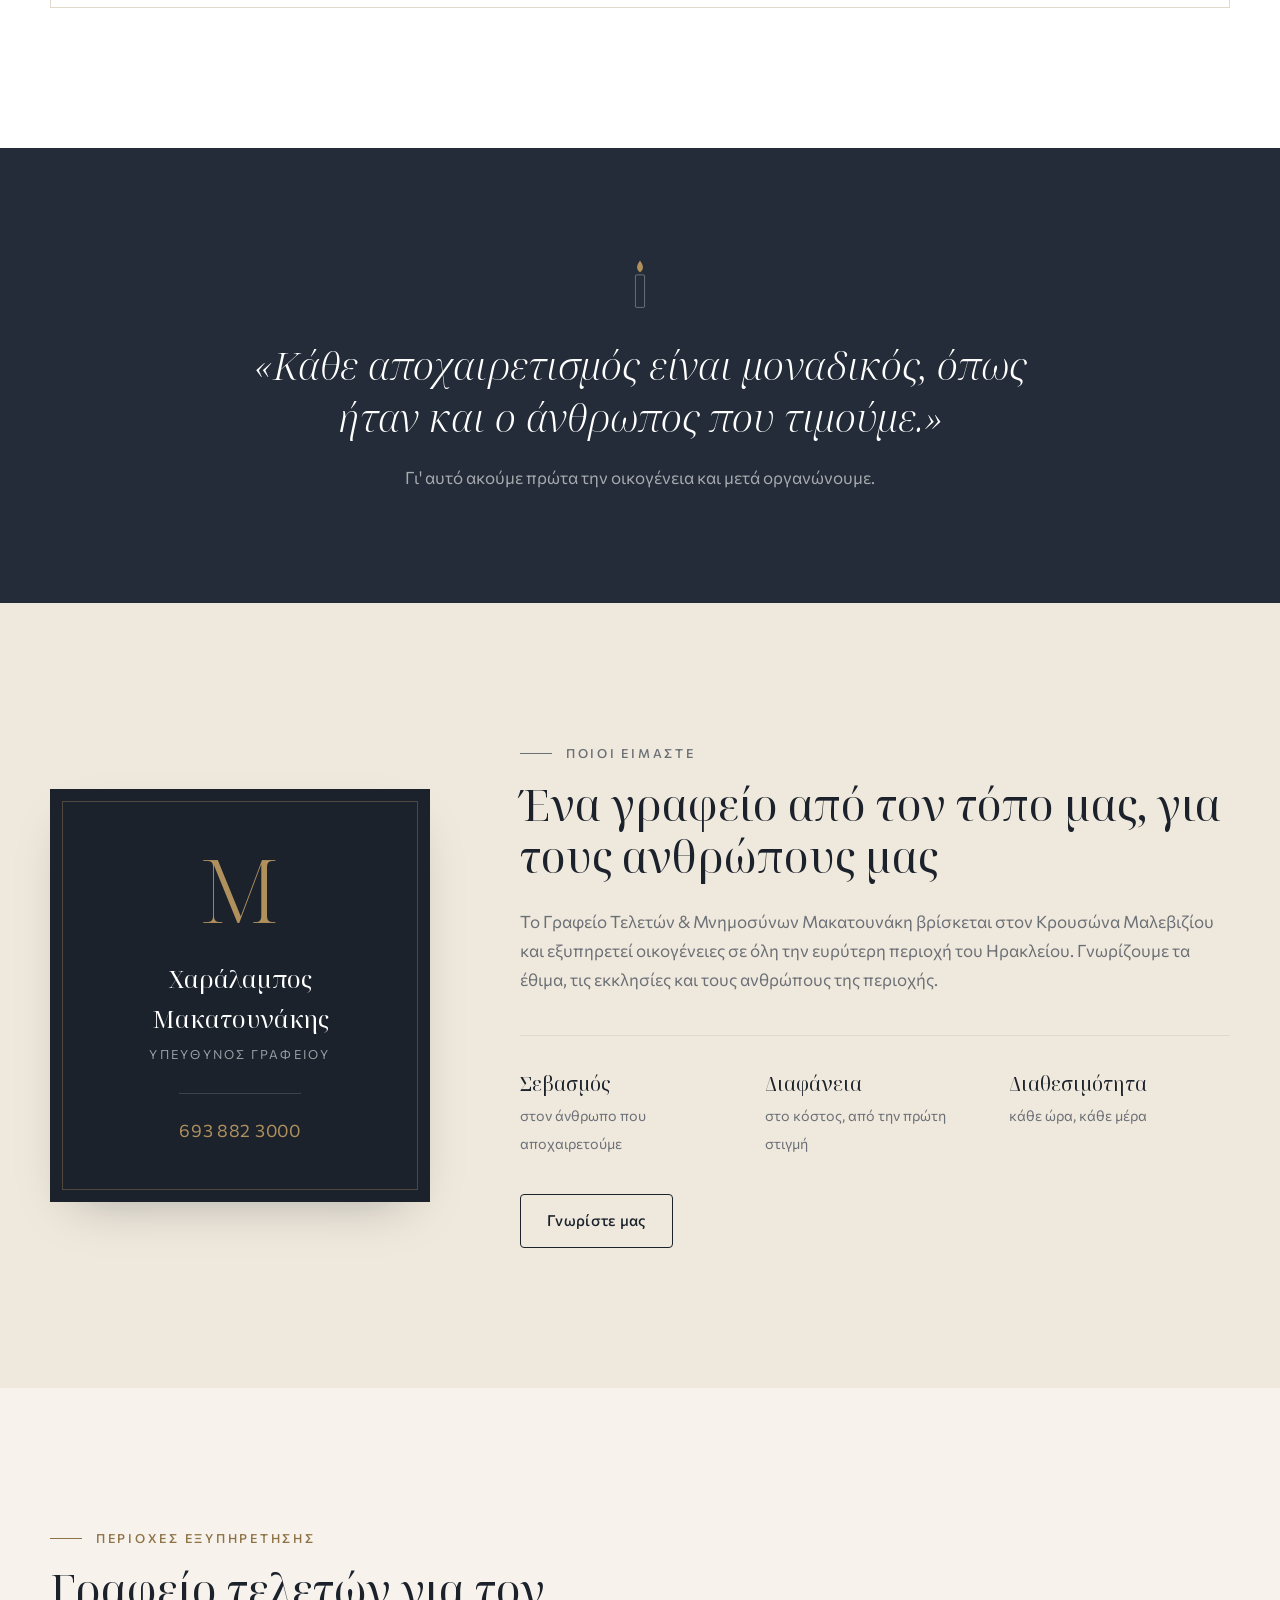
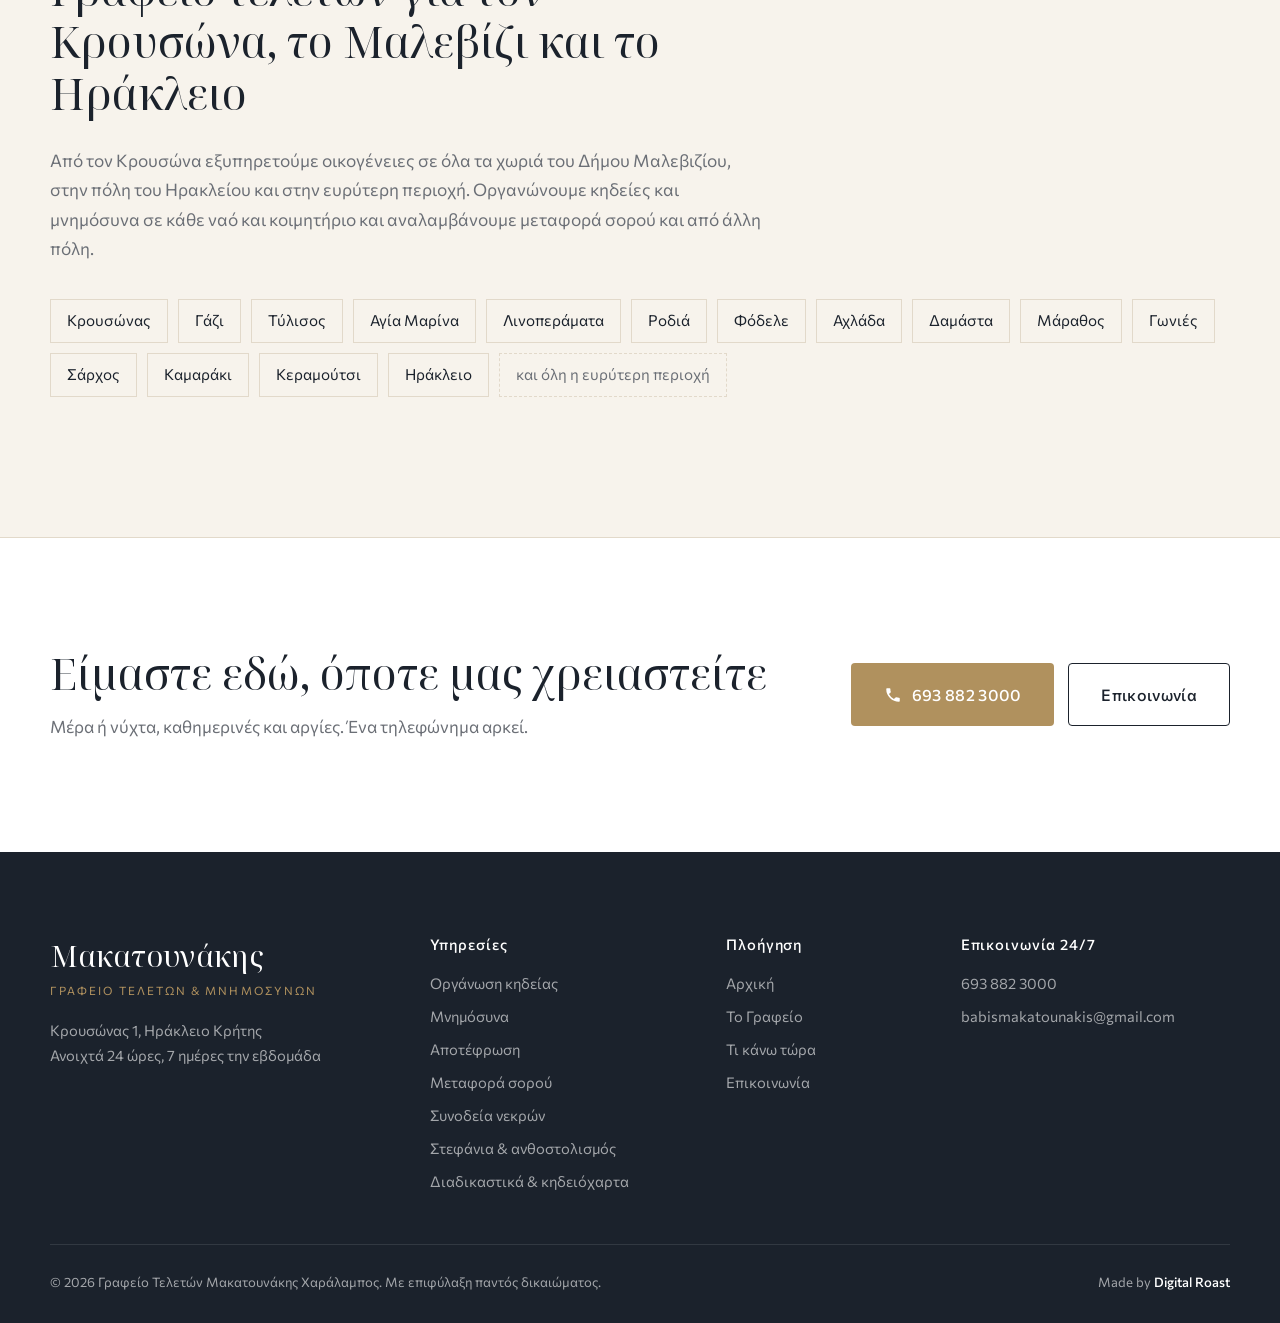
==== commit 25493aa8: "SEO: καθαρά URLs, H1 με λέξεις-κλειδιά, πλήρη δομημένα δεδομένα, FAQ υπηρεσιών, περιοχές εξυπηρέτηση" ====
--- a/index.html
+++ b/index.html
@@ -3,19 +3,23 @@
 <head>
   <meta charset="UTF-8">
   <meta name="viewport" content="width=device-width, initial-scale=1">
-  <title>Γραφείο Τελετών Μακατουνάκης (Μακατούνης) | Κρουσώνας, Ηράκλειο · 24ωρη εξυπηρέτηση</title>
+  <title>Γραφείο Τελετών Μακατουνάκης (Μακατούνης) · Κρουσώνας Ηρακλείου, 24/7</title>
   <meta name="description" content="Γραφείο Τελετών &amp; Μνημοσύνων Μακατουνάκη (Μακατούνη) στον Κρουσώνα Μαλεβιζίου. Κηδείες, μνημόσυνα, αποτέφρωση, μεταφορά σορού, συνοδεία νεκρών. 24ωρη γραμμή: 693 882 3000.">
+  <meta name="robots" content="index, follow, max-image-preview:large, max-snippet:-1, max-video-preview:-1">
   <meta name="theme-color" content="#1b222c">
   <meta property="og:type" content="website">
   <meta property="og:locale" content="el_GR">
   <meta property="og:site_name" content="Γραφείο Τελετών Μακατουνάκης">
   <meta name="twitter:card" content="summary_large_image">
-  <meta property="og:title" content="Γραφείο Τελετών Μακατουνάκης (Μακατούνης) | Κρουσώνας, Ηράκλειο · 24ωρη εξυπηρέτηση">
+  <meta name="twitter:title" content="Γραφείο Τελετών Μακατουνάκης (Μακατούνης) · Κρουσώνας Ηρακλείου, 24/7">
+  <meta name="twitter:description" content="Γραφείο Τελετών &amp; Μνημοσύνων Μακατουνάκη (Μακατούνη) στον Κρουσώνα Μαλεβιζίου. Κηδείες, μνημόσυνα, αποτέφρωση, μεταφορά σορού, συνοδεία νεκρών. 24ωρη γραμμή: 693 882 3000.">
+  <meta name="twitter:image" content="https://teletesmakatounakis.gr/og-image.png">
+  <meta property="og:title" content="Γραφείο Τελετών Μακατουνάκης (Μακατούνης) · Κρουσώνας Ηρακλείου, 24/7">
   <meta property="og:description" content="Γραφείο Τελετών &amp; Μνημοσύνων Μακατουνάκη (Μακατούνη) στον Κρουσώνα Μαλεβιζίου. Κηδείες, μνημόσυνα, αποτέφρωση, μεταφορά σορού, συνοδεία νεκρών. 24ωρη γραμμή: 693 882 3000.">
   <meta name="google-site-verification" content="hn_xORA79aE8_eaPlUpUgtNaO3rQp12512SLM2Tay70">
-  <link rel="canonical" href="https://lyart-two-17.vercel.app/">
-  <meta property="og:url" content="https://lyart-two-17.vercel.app/">
-  <meta property="og:image" content="https://lyart-two-17.vercel.app/og-image.png">
+  <link rel="canonical" href="https://teletesmakatounakis.gr/">
+  <meta property="og:url" content="https://teletesmakatounakis.gr/">
+  <meta property="og:image" content="https://teletesmakatounakis.gr/og-image.png">
   <meta property="og:image:width" content="1200">
   <meta property="og:image:height" content="630">
   <meta property="og:image:alt" content="Γραφείο Τελετών &amp; Μνημοσύνων Μακατουνάκης / Μακατούνης, Κρουσώνας Μαλεβιζίου">
@@ -27,98 +31,220 @@
   <script type="application/ld+json">
   {
     "@context": "https://schema.org",
-    "@type": "FuneralHome",
-    "name": "Γραφείο Τελετών & Μνημοσύνων Μακατουνάκης Χαράλαμπος",
-    "alternateName": [
-      "Γραφείο Τελετών Μακατουνάκης",
-      "Γραφείο Τελετών Μακατούνης",
-      "Μακατούνης"
-    ],
-    "url": "https://lyart-two-17.vercel.app/",
-    "image": "https://lyart-two-17.vercel.app/og-image.png",
-    "telephone": "+30 693 882 3000",
-    "email": "babismakatounakis@gmail.com",
-    "address": {
-      "@type": "PostalAddress",
-      "streetAddress": "Κρουσώνας 1",
-      "addressLocality": "Κρουσώνας",
-      "addressRegion": "Ηράκλειο, Κρήτη",
-      "addressCountry": "GR"
-    },
-    "openingHoursSpecification": {
-      "@type": "OpeningHoursSpecification",
-      "dayOfWeek": [
-        "Monday",
-        "Tuesday",
-        "Wednesday",
-        "Thursday",
-        "Friday",
-        "Saturday",
-        "Sunday"
-      ],
-      "opens": "00:00",
-      "closes": "23:59"
-    },
-    "areaServed": [
-      "Κρουσώνας",
-      "Δήμος Μαλεβιζίου",
-      "Ηράκλειο"
-    ],
-    "hasOfferCatalog": {
-      "@type": "OfferCatalog",
-      "name": "Υπηρεσίες",
-      "itemListElement": [
-        {
-          "@type": "Offer",
-          "itemOffered": {
-            "@type": "Service",
-            "name": "Οργάνωση κηδείας"
+    "@graph": [
+      {
+        "@type": "WebSite",
+        "@id": "https://teletesmakatounakis.gr/#website",
+        "url": "https://teletesmakatounakis.gr/",
+        "name": "Γραφείο Τελετών Μακατουνάκης",
+        "inLanguage": "el",
+        "publisher": {
+          "@id": "https://teletesmakatounakis.gr/#funeralhome"
+        }
+      },
+      {
+        "@type": "FuneralHome",
+        "@id": "https://teletesmakatounakis.gr/#funeralhome",
+        "name": "Γραφείο Τελετών & Μνημοσύνων Μακατουνάκης Χαράλαμπος",
+        "alternateName": [
+          "Γραφείο Τελετών Μακατουνάκης",
+          "Γραφείο Τελετών Μακατούνης",
+          "Μακατούνης",
+          "Μακατουνάκης"
+        ],
+        "description": "Γραφείο τελετών και μνημοσύνων στον Κρουσώνα Μαλεβιζίου. Οργάνωση κηδείας, μνημόσυνα, αποτέφρωση, μεταφορά σορού, συνοδεία νεκρών, στεφάνια και διαδικαστικά, 24 ώρες το 24ωρο.",
+        "url": "https://teletesmakatounakis.gr/",
+        "image": "https://teletesmakatounakis.gr/og-image.png",
+        "telephone": "+306938823000",
+        "email": "babismakatounakis@gmail.com",
+        "founder": {
+          "@type": "Person",
+          "name": "Χαράλαμπος Μακατουνάκης"
+        },
+        "address": {
+          "@type": "PostalAddress",
+          "streetAddress": "Κρουσώνας 1",
+          "addressLocality": "Κρουσώνας",
+          "addressRegion": "Ηράκλειο, Κρήτη",
+          "addressCountry": "GR"
+        },
+        "geo": {
+          "@type": "GeoCoordinates",
+          "latitude": 35.2317,
+          "longitude": 24.9817
+        },
+        "hasMap": "https://www.google.com/maps/search/?api=1&query=%CE%9A%CF%81%CE%BF%CF%85%CF%83%CF%8E%CE%BD%CE%B1%CF%82+%CE%97%CF%81%CE%B1%CE%BA%CE%BB%CE%B5%CE%AF%CE%BF%CF%85",
+        "openingHoursSpecification": {
+          "@type": "OpeningHoursSpecification",
+          "dayOfWeek": [
+            "Monday",
+            "Tuesday",
+            "Wednesday",
+            "Thursday",
+            "Friday",
+            "Saturday",
+            "Sunday"
+          ],
+          "opens": "00:00",
+          "closes": "23:59"
+        },
+        "areaServed": [
+          {
+            "@type": "Place",
+            "name": "Κρουσώνας"
+          },
+          {
+            "@type": "Place",
+            "name": "Γάζι"
+          },
+          {
+            "@type": "Place",
+            "name": "Τύλισος"
+          },
+          {
+            "@type": "Place",
+            "name": "Αγία Μαρίνα"
+          },
+          {
+            "@type": "Place",
+            "name": "Λινοπεράματα"
+          },
+          {
+            "@type": "Place",
+            "name": "Ροδιά"
+          },
+          {
+            "@type": "Place",
+            "name": "Φόδελε"
+          },
+          {
+            "@type": "Place",
+            "name": "Αχλάδα"
+          },
+          {
+            "@type": "Place",
+            "name": "Δαμάστα"
+          },
+          {
+            "@type": "Place",
+            "name": "Μάραθος"
+          },
+          {
+            "@type": "Place",
+            "name": "Γωνιές"
+          },
+          {
+            "@type": "Place",
+            "name": "Σάρχος"
+          },
+          {
+            "@type": "Place",
+            "name": "Καμαράκι"
+          },
+          {
+            "@type": "Place",
+            "name": "Κεραμούτσι"
+          },
+          {
+            "@type": "Place",
+            "name": "Ηράκλειο"
+          },
+          {
+            "@type": "AdministrativeArea",
+            "name": "Δήμος Μαλεβιζίου"
+          },
+          {
+            "@type": "AdministrativeArea",
+            "name": "Περιφερειακή Ενότητα Ηρακλείου"
           }
-        },
-        {
-          "@type": "Offer",
-          "itemOffered": {
-            "@type": "Service",
-            "name": "Μνημόσυνα"
-          }
-        },
-        {
-          "@type": "Offer",
-          "itemOffered": {
-            "@type": "Service",
-            "name": "Αποτέφρωση"
-          }
-        },
-        {
-          "@type": "Offer",
-          "itemOffered": {
-            "@type": "Service",
-            "name": "Μεταφορά σορού"
-          }
-        },
-        {
-          "@type": "Offer",
-          "itemOffered": {
-            "@type": "Service",
-            "name": "Συνοδεία νεκρών"
-          }
-        },
-        {
-          "@type": "Offer",
-          "itemOffered": {
-            "@type": "Service",
-            "name": "Στεφάνια & ανθοστολισμός"
-          }
-        },
-        {
-          "@type": "Offer",
-          "itemOffered": {
-            "@type": "Service",
-            "name": "Διαδικαστικά & κηδειόχαρτα"
-          }
+        ],
+        "contactPoint": {
+          "@type": "ContactPoint",
+          "telephone": "+306938823000",
+          "contactType": "customer service",
+          "availableLanguage": "el",
+          "hoursAvailable": "Mo-Su 00:00-23:59"
+        },
+        "knowsLanguage": "el",
+        "hasOfferCatalog": {
+          "@type": "OfferCatalog",
+          "name": "Υπηρεσίες",
+          "itemListElement": [
+            {
+              "@type": "Offer",
+              "itemOffered": {
+                "@type": "Service",
+                "name": "Οργάνωση κηδείας",
+                "url": "https://teletesmakatounakis.gr/ypiresies/organosi-kideias"
+              }
+            },
+            {
+              "@type": "Offer",
+              "itemOffered": {
+                "@type": "Service",
+                "name": "Οργάνωση μνημοσύνων",
+                "url": "https://teletesmakatounakis.gr/ypiresies/mnimosyna"
+              }
+            },
+            {
+              "@type": "Offer",
+              "itemOffered": {
+                "@type": "Service",
+                "name": "Αποτέφρωση",
+                "url": "https://teletesmakatounakis.gr/ypiresies/apotefrosi"
+              }
+            },
+            {
+              "@type": "Offer",
+              "itemOffered": {
+                "@type": "Service",
+                "name": "Μεταφορά σορού",
+                "url": "https://teletesmakatounakis.gr/ypiresies/metafora-sorou"
+              }
+            },
+            {
+              "@type": "Offer",
+              "itemOffered": {
+                "@type": "Service",
+                "name": "Συνοδεία νεκρών",
+                "url": "https://teletesmakatounakis.gr/ypiresies/synodeia-nekron"
+              }
+            },
+            {
+              "@type": "Offer",
+              "itemOffered": {
+                "@type": "Service",
+                "name": "Στεφάνια και ανθοστολισμός",
+                "url": "https://teletesmakatounakis.gr/ypiresies/stefania"
+              }
+            },
+            {
+              "@type": "Offer",
+              "itemOffered": {
+                "@type": "Service",
+                "name": "Διαδικαστικά κηδείας και κηδειόχαρτα",
+                "url": "https://teletesmakatounakis.gr/ypiresies/diadikastika"
+              }
+            }
+          ]
         }
-      ]
-    }
+      },
+      {
+        "@type": "WebPage",
+        "@id": "https://teletesmakatounakis.gr/#webpage",
+        "url": "https://teletesmakatounakis.gr/",
+        "name": "Γραφείο Τελετών Μακατουνάκης (Μακατούνης) · Κρουσώνας Ηρακλείου, 24/7",
+        "description": "Γραφείο Τελετών & Μνημοσύνων Μακατουνάκη (Μακατούνη) στον Κρουσώνα Μαλεβιζίου. Κηδείες, μνημόσυνα, αποτέφρωση, μεταφορά σορού, συνοδεία νεκρών. 24ωρη γραμμή: 693 882 3000.",
+        "inLanguage": "el",
+        "isPartOf": {
+          "@id": "https://teletesmakatounakis.gr/#website"
+        },
+        "about": {
+          "@id": "https://teletesmakatounakis.gr/#funeralhome"
+        },
+        "dateModified": "2026-11-09"
+      }
+    ]
   }
   </script>
 </head>
@@ -135,7 +261,7 @@
 <!-- ===== Header ===== -->
 <header class="header" id="header">
   <div class="container header-inner">
-    <a href="index.html" class="brand" aria-label="Αρχική">
+    <a href="/" class="brand" aria-label="Αρχική">
       <svg class="brand-mark" viewBox="0 0 48 48" aria-hidden="true">
         <circle cx="24" cy="24" r="22.5" fill="none" stroke="currentColor" stroke-width="1"/>
         <path d="M24 9v30M16 17h16" stroke="currentColor" stroke-width="1.4" stroke-linecap="round"/>
@@ -147,22 +273,22 @@
       </span>
     </a>
     <nav class="nav" id="nav" aria-label="Κύριο μενού">
-      <a href="index.html" aria-current="page">Αρχική</a>
-      <a href="o-grafeio.html">Το Γραφείο</a>
+      <a href="/" aria-current="page">Αρχική</a>
+      <a href="/o-grafeio">Το Γραφείο</a>
       <div class="has-dropdown">
-        <a href="ypiresies/index.html">Υπηρεσίες</a>
+        <a href="/ypiresies">Υπηρεσίες</a>
         <div class="dropdown">
-          <a href="ypiresies/organosi-kideias.html">Οργάνωση κηδείας</a>
-          <a href="ypiresies/mnimosyna.html">Μνημόσυνα</a>
-          <a href="ypiresies/apotefrosi.html">Αποτέφρωση</a>
-          <a href="ypiresies/metafora-sorou.html">Μεταφορά σορού</a>
-          <a href="ypiresies/synodeia-nekron.html">Συνοδεία νεκρών</a>
-          <a href="ypiresies/stefania.html">Στεφάνια &amp; ανθοστολισμός</a>
-          <a href="ypiresies/diadikastika.html">Διαδικαστικά &amp; κηδειόχαρτα</a>
+          <a href="/ypiresies/organosi-kideias">Οργάνωση κηδείας</a>
+          <a href="/ypiresies/mnimosyna">Μνημόσυνα</a>
+          <a href="/ypiresies/apotefrosi">Αποτέφρωση</a>
+          <a href="/ypiresies/metafora-sorou">Μεταφορά σορού</a>
+          <a href="/ypiresies/synodeia-nekron">Συνοδεία νεκρών</a>
+          <a href="/ypiresies/stefania">Στεφάνια &amp; ανθοστολισμός</a>
+          <a href="/ypiresies/diadikastika">Διαδικαστικά &amp; κηδειόχαρτα</a>
         </div>
       </div>
-      <a href="ti-kano-tora.html">Τι κάνω τώρα</a>
-      <a href="epikoinonia.html">Επικοινωνία</a>
+      <a href="/ti-kano-tora">Τι κάνω τώρα</a>
+      <a href="/epikoinonia">Επικοινωνία</a>
     </nav>
     <a class="btn btn-gold header-cta" href="tel:+306938823000">
       <svg viewBox="0 0 24 24" aria-hidden="true"><path d="M6.6 10.8a15.1 15.1 0 0 0 6.6 6.6l2.2-2.2a1 1 0 0 1 1-.25 11.4 11.4 0 0 0 3.6.57 1 1 0 0 1 1 1V20a1 1 0 0 1-1 1A17 17 0 0 1 3 4a1 1 0 0 1 1-1h3.5a1 1 0 0 1 1 1c0 1.25.2 2.45.57 3.6a1 1 0 0 1-.25 1z"/></svg>
@@ -196,15 +322,15 @@
       </svg>
     </div>
     <div class="container hero-inner">
-      <p class="eyebrow reveal">Κρουσώνας Μαλεβιζίου · Ηράκλειο Κρήτης</p>
-      <h1 class="reveal">Στο πλευρό σας,<br><em>με σεβασμό και φροντίδα.</em></h1>
+      <h1 class="eyebrow reveal">Γραφείο Τελετών Μακατουνάκης · Κρουσώνας Μαλεβιζίου, Ηράκλειο</h1>
+      <p class="hero-title reveal">Στο πλευρό σας,<br><em>με σεβασμό και φροντίδα.</em></p>
       <p class="hero-lead reveal">Στις πιο δύσκολες στιγμές, αναλαμβάνουμε κάθε λεπτομέρεια της τελευταίας αποχαιρετιστήριας τελετής, ώστε εσείς να σταθείτε δίπλα στους δικούς σας ανθρώπους.</p>
       <div class="hero-actions reveal">
         <a class="btn btn-gold btn-lg" href="tel:+306938823000">
           <svg viewBox="0 0 24 24" aria-hidden="true"><path d="M6.6 10.8a15.1 15.1 0 0 0 6.6 6.6l2.2-2.2a1 1 0 0 1 1-.25 11.4 11.4 0 0 0 3.6.57 1 1 0 0 1 1 1V20a1 1 0 0 1-1 1A17 17 0 0 1 3 4a1 1 0 0 1 1-1h3.5a1 1 0 0 1 1 1c0 1.25.2 2.45.57 3.6a1 1 0 0 1-.25 1z"/></svg>
           693 882 3000
         </a>
-        <a class="btn btn-ghost btn-lg" href="ti-kano-tora.html">Τι πρέπει να κάνω τώρα;</a>
+        <a class="btn btn-ghost btn-lg" href="/ti-kano-tora">Τι πρέπει να κάνω τώρα;</a>
       </div>
       <ul class="hero-badges reveal">
         <li><strong>24/7</strong><span>Άμεση ανταπόκριση, μέρα και νύχτα</span></li>
@@ -223,7 +349,7 @@
           <h2>Τι κάνετε τις πρώτες ώρες</h2>
           <p class="section-lead">Ξέρουμε ότι τέτοιες στιγμές δεν αφήνουν χώρο για σκέψη. Γι' αυτό η διαδικασία είναι απλή: ένα τηλεφώνημα, και τα υπόλοιπα τα αναλαμβάνουμε εμείς.</p>
         </div>
-        <a class="link-arrow reveal" href="ti-kano-tora.html">Αναλυτικός οδηγός <span aria-hidden="true">→</span></a>
+        <a class="link-arrow reveal" href="/ti-kano-tora">Αναλυτικός οδηγός <span aria-hidden="true">→</span></a>
       </div>
       <ol class="steps-list">
         <li class="step reveal">
@@ -253,46 +379,46 @@
           <p class="eyebrow">Οι υπηρεσίες μας</p>
           <h2>Ολοκληρωμένη φροντίδα, από την αρχή ως το τέλος</h2>
         </div>
-        <a class="link-arrow reveal" href="ypiresies/index.html">Όλες οι υπηρεσίες <span aria-hidden="true">→</span></a>
+        <a class="link-arrow reveal" href="/ypiresies">Όλες οι υπηρεσίες <span aria-hidden="true">→</span></a>
       </div>
       <div class="services-grid">
-        <a class="service reveal" href="ypiresies/organosi-kideias.html">
+        <a class="service reveal" href="/ypiresies/organosi-kideias">
           <div class="service-icon"><svg viewBox="0 0 40 40"><path d="M20 4v32M12 12h16"/></svg></div>
           <h3>Οργάνωση κηδείας</h3>
           <p>Πλήρης οργάνωση θρησκευτικής ή πολιτικής κηδείας, σε κάθε ναό και κοιμητήριο της περιοχής, με την αξιοπρέπεια που αξίζει.</p>
           <span class="service-more">Περισσότερα <span aria-hidden="true">→</span></span>
         </a>
-        <a class="service reveal" href="ypiresies/mnimosyna.html">
+        <a class="service reveal" href="/ypiresies/mnimosyna">
           <div class="service-icon"><svg viewBox="0 0 40 40"><path d="M20 6c3 4 3 7 0 9-3-2-3-5 0-9z"/><rect x="15" y="17" width="10" height="17" rx="1"/></svg></div>
           <h3>Μνημόσυνα</h3>
           <p>Τριήμερα, εννιάμερα, σαράντα, εξάμηνα και ετήσια. Κόλλυβα, στολισμός ναού, κεριά και καφές παρηγοριάς.</p>
           <span class="service-more">Περισσότερα <span aria-hidden="true">→</span></span>
         </a>
-        <a class="service reveal" href="ypiresies/apotefrosi.html">
+        <a class="service reveal" href="/ypiresies/apotefrosi">
           <div class="service-icon"><svg viewBox="0 0 40 40"><path d="M10 34h20M13 34l2-18h10l2 18M16 16c0-4 8-4 8 0"/></svg></div>
           <h3>Αποτέφρωση</h3>
           <p>Ενημέρωση και πλήρης διεκπεραίωση της διαδικασίας αποτέφρωσης, με διακριτικότητα και σεβασμό στις επιθυμίες σας.</p>
           <span class="service-more">Περισσότερα <span aria-hidden="true">→</span></span>
         </a>
-        <a class="service reveal" href="ypiresies/metafora-sorou.html">
+        <a class="service reveal" href="/ypiresies/metafora-sorou">
           <div class="service-icon"><svg viewBox="0 0 40 40"><path d="M4 26h32M8 26l4-8h16l4 8M10 30a2 2 0 1 0 0 .1M30 30a2 2 0 1 0 0 .1"/></svg></div>
           <h3>Μεταφορά σορού</h3>
           <p>Μεταφορά από το σπίτι, το νοσοκομείο ή άλλη πόλη, με κατάλληλο όχημα και όλες τις απαραίτητες άδειες.</p>
           <span class="service-more">Περισσότερα <span aria-hidden="true">→</span></span>
         </a>
-        <a class="service reveal" href="ypiresies/synodeia-nekron.html">
+        <a class="service reveal" href="/ypiresies/synodeia-nekron">
           <div class="service-icon"><svg viewBox="0 0 40 40"><circle cx="14" cy="11" r="4"/><path d="M7 34V24a7 7 0 0 1 14 0v10"/><path d="M28 34V12M22 18h12"/></svg></div>
           <h3>Συνοδεία νεκρών</h3>
           <p>Άνθρωπος του γραφείου μας συνοδεύει τη σορό σε κάθε διαδρομή, από την πρώτη μετακίνηση ως τον τόπο της κηδείας, με σεβασμό και διακριτικότητα.</p>
           <span class="service-more">Περισσότερα <span aria-hidden="true">→</span></span>
         </a>
-        <a class="service reveal" href="ypiresies/stefania.html">
+        <a class="service reveal" href="/ypiresies/stefania">
           <div class="service-icon"><svg viewBox="0 0 40 40"><circle cx="20" cy="15" r="5"/><circle cx="13" cy="21" r="5"/><circle cx="27" cy="21" r="5"/><path d="M20 26v10"/></svg></div>
           <h3>Στεφάνια &amp; ανθοστολισμός</h3>
           <p>Στολισμός φερέτρου και ναού, στεφάνια και ανθοδέσμες, με λουλούδια και αποχρώσεις της επιλογής σας.</p>
           <span class="service-more">Περισσότερα <span aria-hidden="true">→</span></span>
         </a>
-        <a class="service reveal" href="ypiresies/diadikastika.html">
+        <a class="service reveal" href="/ypiresies/diadikastika">
           <div class="service-icon"><svg viewBox="0 0 40 40"><path d="M10 6h14l6 6v22H10z"/><path d="M24 6v6h6M15 22l3 3 7-7"/></svg></div>
           <h3>Διαδικαστικά &amp; κηδειόχαρτα</h3>
           <p>Ληξιαρχείο, πιστοποιητικά και άδεια ταφής, καθώς και εκτύπωση και τοποθέτηση κηδειόχαρτων. Τα αναλαμβάνουμε εμείς για λογαριασμό σας.</p>
@@ -332,8 +458,37 @@
           <div><strong>Διαφάνεια</strong><span>στο κόστος, από την πρώτη στιγμή</span></div>
           <div><strong>Διαθεσιμότητα</strong><span>κάθε ώρα, κάθε μέρα</span></div>
         </div>
-        <a class="btn btn-outline" href="o-grafeio.html">Γνωρίστε μας</a>
-      </div>
+        <a class="btn btn-outline" href="/o-grafeio">Γνωρίστε μας</a>
+      </div>
+    </div>
+  </section>
+
+  <!-- ===== Areas ===== -->
+  <section class="section areas">
+    <div class="container">
+      <div class="section-head reveal">
+        <p class="eyebrow">Περιοχές εξυπηρέτησης</p>
+        <h2>Γραφείο τελετών για τον Κρουσώνα, το Μαλεβίζι και το Ηράκλειο</h2>
+        <p class="section-lead">Από τον Κρουσώνα εξυπηρετούμε οικογένειες σε όλα τα χωριά του Δήμου Μαλεβιζίου, στην πόλη του Ηρακλείου και στην ευρύτερη περιοχή. Οργανώνουμε κηδείες και μνημόσυνα σε κάθε ναό και κοιμητήριο και αναλαμβάνουμε μεταφορά σορού και από άλλη πόλη.</p>
+      </div>
+      <ul class="areas-list reveal">
+        <li>Κρουσώνας</li>
+        <li>Γάζι</li>
+        <li>Τύλισος</li>
+        <li>Αγία Μαρίνα</li>
+        <li>Λινοπεράματα</li>
+        <li>Ροδιά</li>
+        <li>Φόδελε</li>
+        <li>Αχλάδα</li>
+        <li>Δαμάστα</li>
+        <li>Μάραθος</li>
+        <li>Γωνιές</li>
+        <li>Σάρχος</li>
+        <li>Καμαράκι</li>
+        <li>Κεραμούτσι</li>
+        <li>Ηράκλειο</li>
+        <li>και όλη η ευρύτερη περιοχή</li>
+      </ul>
     </div>
   </section>
 
@@ -346,7 +501,7 @@
       </div>
       <div class="cta-actions">
         <a class="btn btn-gold btn-lg" href="tel:+306938823000"><svg viewBox="0 0 24 24" aria-hidden="true"><path d="M6.6 10.8a15.1 15.1 0 0 0 6.6 6.6l2.2-2.2a1 1 0 0 1 1-.25 11.4 11.4 0 0 0 3.6.57 1 1 0 0 1 1 1V20a1 1 0 0 1-1 1A17 17 0 0 1 3 4a1 1 0 0 1 1-1h3.5a1 1 0 0 1 1 1c0 1.25.2 2.45.57 3.6a1 1 0 0 1-.25 1z"/></svg>693 882 3000</a>
-        <a class="btn btn-outline btn-lg" href="epikoinonia.html">Επικοινωνία</a>
+        <a class="btn btn-outline btn-lg" href="/epikoinonia">Επικοινωνία</a>
       </div>
     </div>
   </section>
@@ -365,22 +520,22 @@
       <div>
         <p class="footer-title">Υπηρεσίες</p>
         <ul>
-          <li><a href="ypiresies/organosi-kideias.html">Οργάνωση κηδείας</a></li>
-          <li><a href="ypiresies/mnimosyna.html">Μνημόσυνα</a></li>
-          <li><a href="ypiresies/apotefrosi.html">Αποτέφρωση</a></li>
-          <li><a href="ypiresies/metafora-sorou.html">Μεταφορά σορού</a></li>
-          <li><a href="ypiresies/synodeia-nekron.html">Συνοδεία νεκρών</a></li>
-          <li><a href="ypiresies/stefania.html">Στεφάνια &amp; ανθοστολισμός</a></li>
-          <li><a href="ypiresies/diadikastika.html">Διαδικαστικά &amp; κηδειόχαρτα</a></li>
+          <li><a href="/ypiresies/organosi-kideias">Οργάνωση κηδείας</a></li>
+          <li><a href="/ypiresies/mnimosyna">Μνημόσυνα</a></li>
+          <li><a href="/ypiresies/apotefrosi">Αποτέφρωση</a></li>
+          <li><a href="/ypiresies/metafora-sorou">Μεταφορά σορού</a></li>
+          <li><a href="/ypiresies/synodeia-nekron">Συνοδεία νεκρών</a></li>
+          <li><a href="/ypiresies/stefania">Στεφάνια &amp; ανθοστολισμός</a></li>
+          <li><a href="/ypiresies/diadikastika">Διαδικαστικά &amp; κηδειόχαρτα</a></li>
         </ul>
       </div>
       <div>
         <p class="footer-title">Πλοήγηση</p>
         <ul>
-          <li><a href="index.html">Αρχική</a></li>
-          <li><a href="o-grafeio.html">Το Γραφείο</a></li>
-          <li><a href="ti-kano-tora.html">Τι κάνω τώρα</a></li>
-          <li><a href="epikoinonia.html">Επικοινωνία</a></li>
+          <li><a href="/">Αρχική</a></li>
+          <li><a href="/o-grafeio">Το Γραφείο</a></li>
+          <li><a href="/ti-kano-tora">Τι κάνω τώρα</a></li>
+          <li><a href="/epikoinonia">Επικοινωνία</a></li>
         </ul>
       </div>
       <div>
--- a/css/style.css
+++ b/css/style.css
@@ -404,3 +404,22 @@
   }
   .callbar svg { width: 20px; height: 20px; fill: currentColor; }
 }
+
+/* ===== SEO headings: keyword H1 in the eyebrow slot, slogan as display text ===== */
+.hero h1.eyebrow, .page-hero h1.eyebrow {
+  font-family: var(--sans); font-size: .78rem; font-weight: 500; line-height: 1.5;
+  max-width: none; margin-bottom: 1.2em; color: var(--gold);
+}
+.hero .hero-title { font-family: var(--serif); color: #fff; font-size: clamp(2.5rem, 6vw, 4.6rem); font-weight: 300; line-height: 1.2; max-width: 900px; margin: 0 0 .45em; }
+.page-hero .hero-title { font-family: var(--serif); color: #fff; font-size: clamp(2.2rem, 5vw, 3.8rem); font-weight: 300; line-height: 1.2; max-width: 860px; margin: 0 0 .45em; }
+.hero .hero-title em, .page-hero .hero-title em { font-style: italic; color: #e6d6b6; }
+
+/* ===== Areas served ===== */
+
+.areas .section-head { margin-bottom: 36px; }
+.areas-list { list-style: none; margin: 0; padding: 0; display: flex; flex-wrap: wrap; gap: 10px; }
+.areas-list li { border: 1px solid var(--line); padding: 8px 16px; font-size: .95rem; color: var(--night); }
+.areas-list li:last-child { border-style: dashed; color: var(--muted); }
+
+/* ===== FAQ on service pages ===== */
+.faq-tight { padding-top: 0; }
